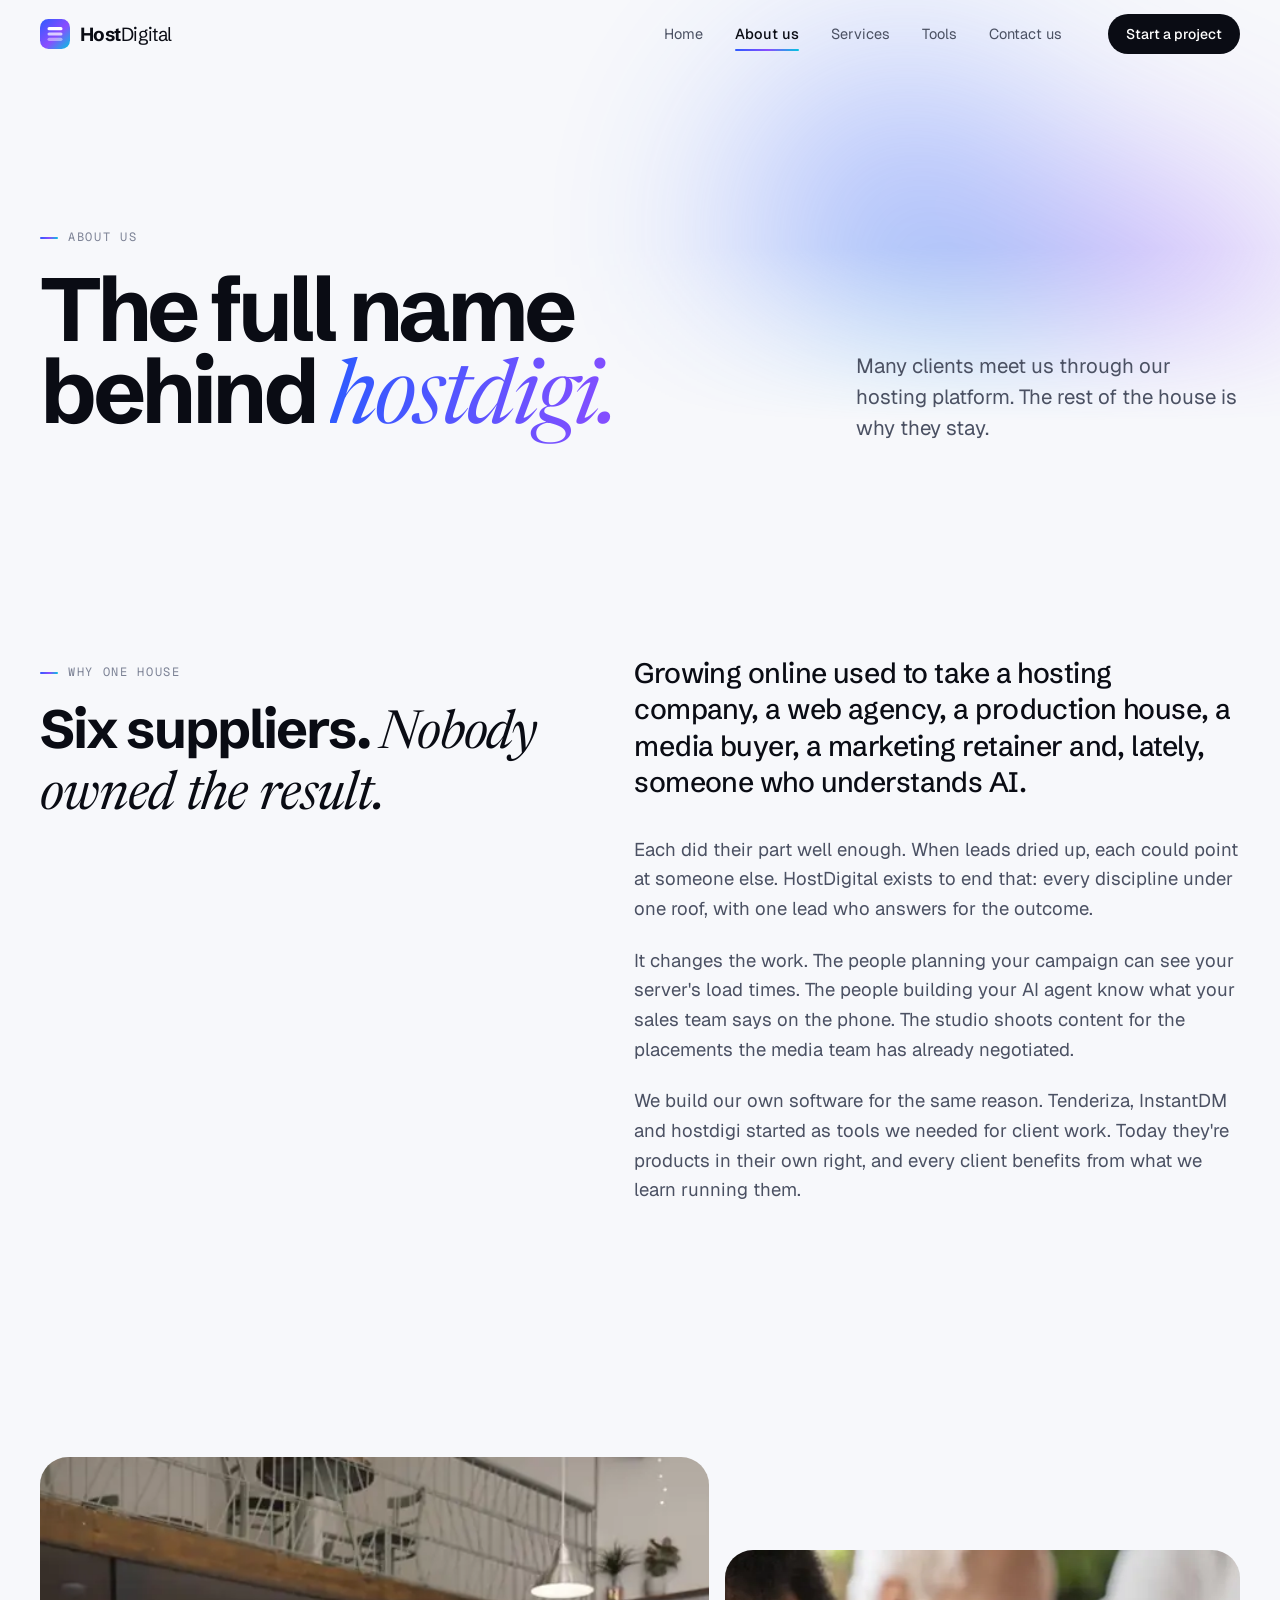
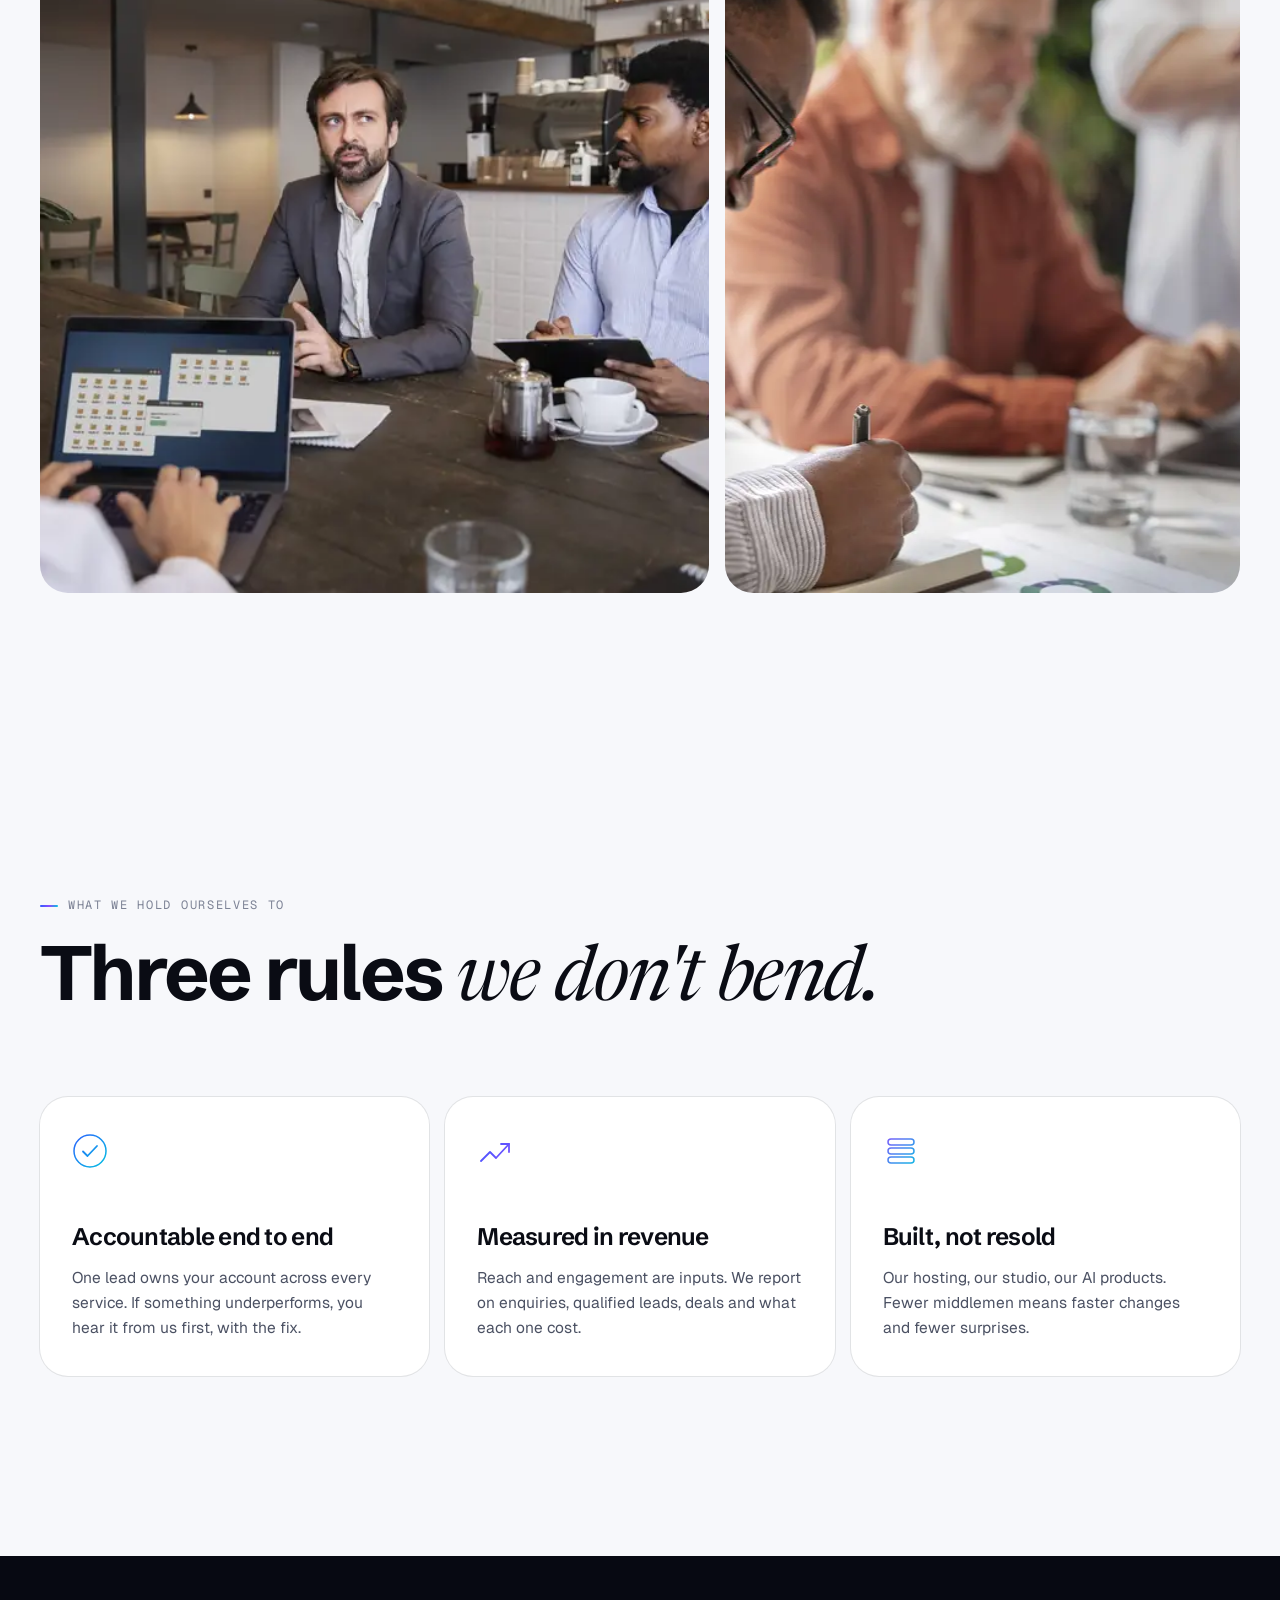
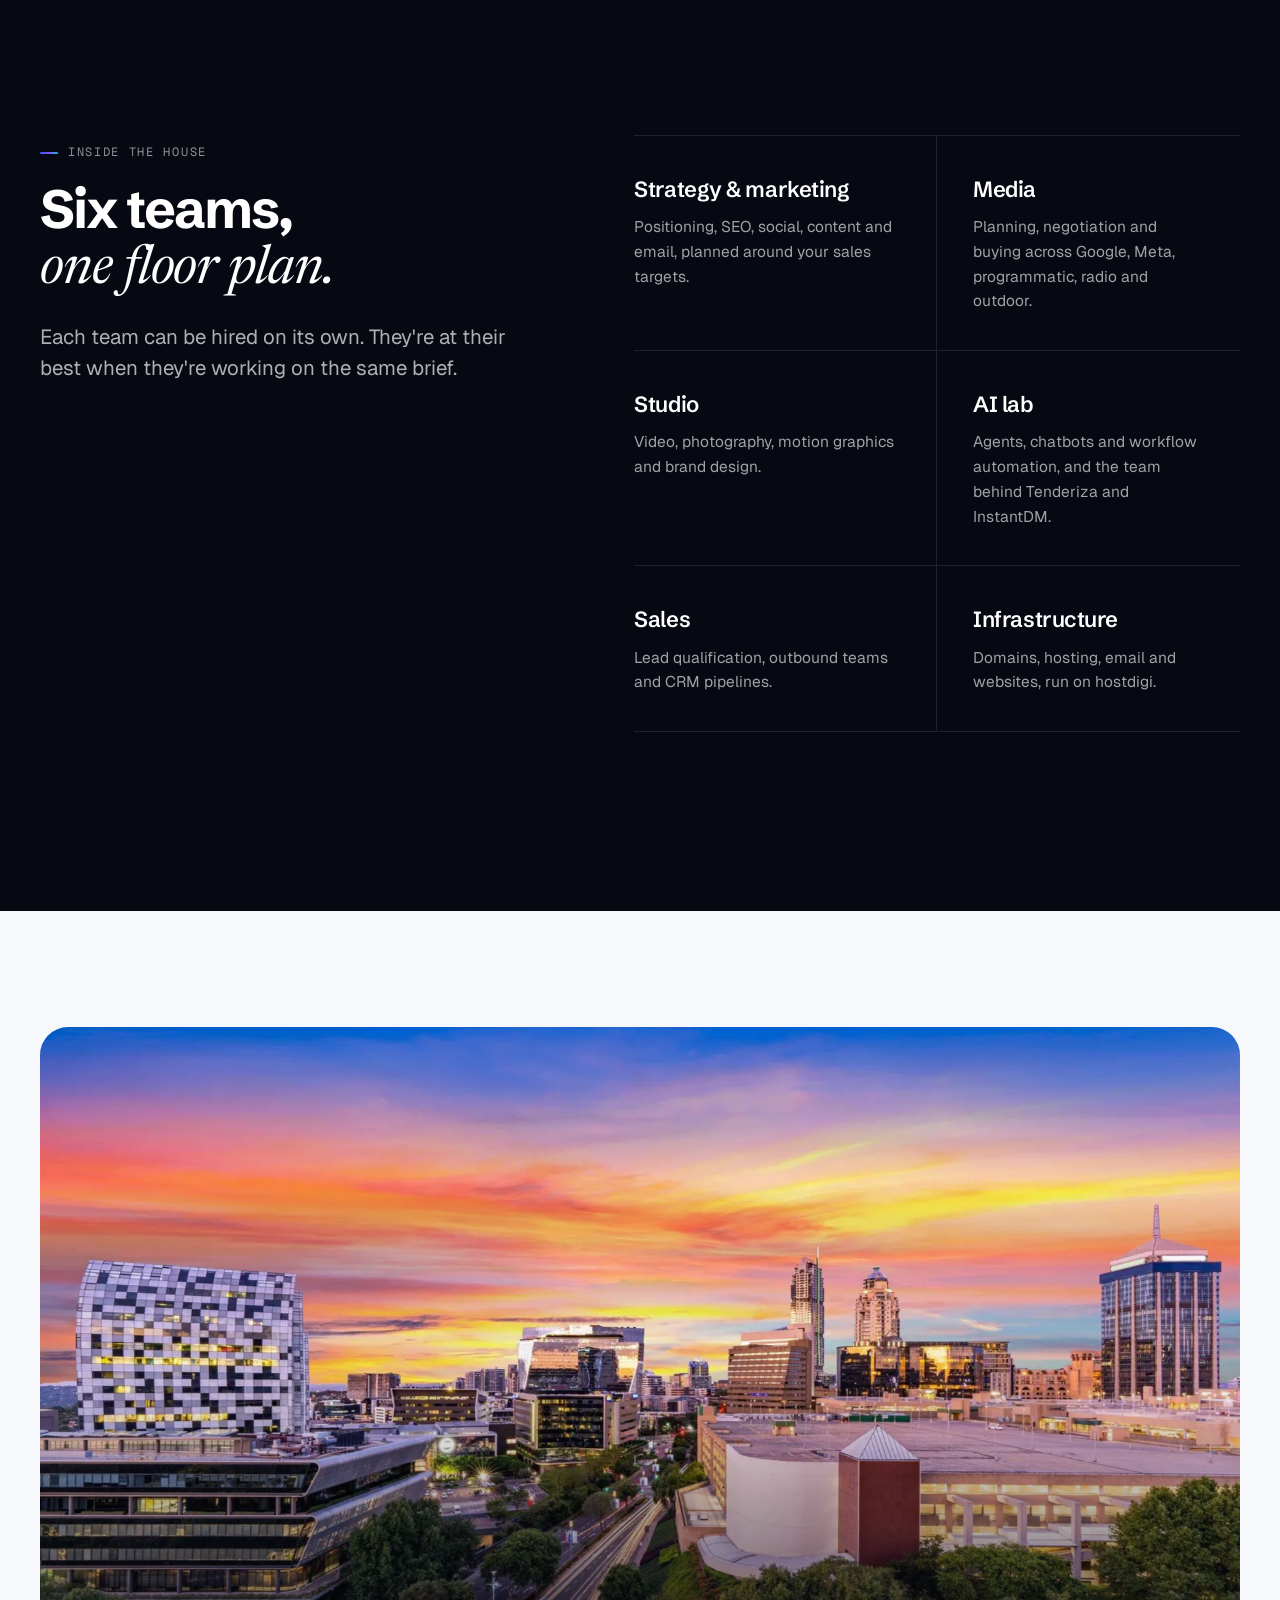
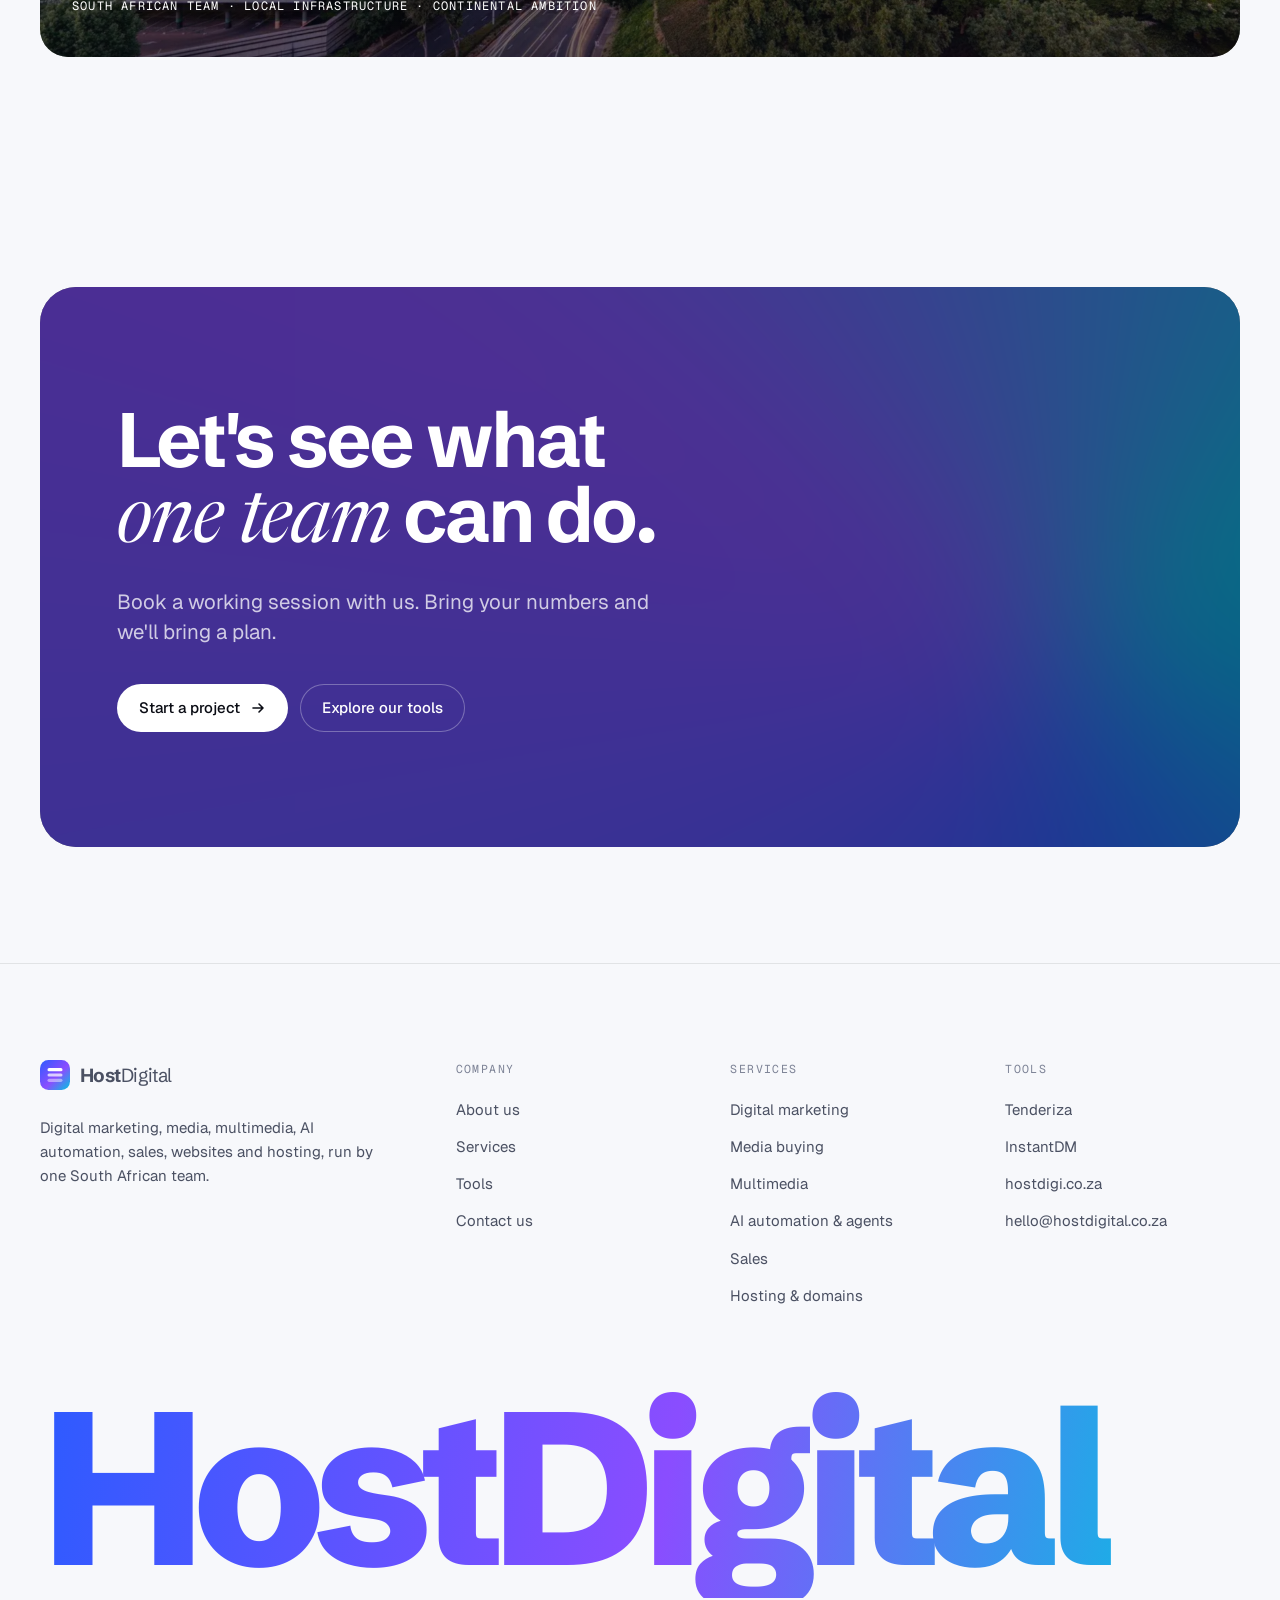
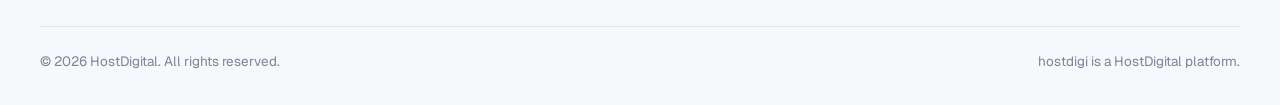
==== about.html @ f0d0f0bb "Add the HostDigital corporate website Five static pages (Home, About us, Services, Tools, Contact us" ====
<!doctype html>
<html lang="en-ZA" class="no-js">
<head>
<meta charset="utf-8">
<meta name="viewport" content="width=device-width, initial-scale=1">
<title>About us | HostDigital</title>
<meta name="description" content="HostDigital is a South African digital group combining marketing, media, multimedia, AI automation, sales, websites and hosting under one roof.">
<meta name="theme-color" content="#f7f8fb">
<meta property="og:title" content="About us | HostDigital">
<meta property="og:description" content="HostDigital is a South African digital group combining marketing, media, multimedia, AI automation, sales, websites and hosting under one roof.">
<meta property="og:type" content="website">
<link rel="icon" href="assets/img/favicon.svg" type="image/svg+xml">
<link rel="preconnect" href="https://fonts.googleapis.com">
<link rel="preconnect" href="https://fonts.gstatic.com" crossorigin>
<link rel="stylesheet" href="https://fonts.googleapis.com/css2?family=Geist:wght@300..700&family=Geist+Mono:wght@400;500&family=Newsreader:ital,opsz,wght@1,6..72,400&family=Schibsted+Grotesk:wght@400..900&display=swap">
<link rel="stylesheet" href="assets/css/site.css">
</head>
<body>
<a class="skip" href="#main">Skip to content</a>
<header class="hd">
  <div class="wrap hd__bar">
    <a class="brand" href="index.html" aria-label="HostDigital home"><svg viewBox="0 0 32 32" aria-hidden="true"><defs><linearGradient id="mk-h" x1="0" y1="0" x2="1" y2="1"><stop offset="0" stop-color="#2d5bff"/><stop offset=".55" stop-color="#8a4dff"/><stop offset="1" stop-color="#00c6e0"/></linearGradient></defs><rect width="32" height="32" rx="9" fill="url(#mk-h)"/><rect class="mark-plate mark-plate--top" x="8" y="8.6" width="16" height="3.4" rx="1.7" fill="#fff"/><rect x="8" y="14.3" width="16" height="3.4" rx="1.7" fill="#fff" fill-opacity=".72"/><rect class="mark-plate mark-plate--bot" x="8" y="20" width="16" height="3.4" rx="1.7" fill="#fff" fill-opacity=".45"/></svg><span class="brand__word">Host<span>Digital</span></span></a>
    <nav class="nav" aria-label="Main"><a href="index.html">Home</a><a href="about.html" aria-current="page">About us</a><a href="services.html">Services</a><a href="tools.html">Tools</a><a href="contact.html">Contact us</a></nav>
    <a class="btn hd__cta" href="contact.html">Start a project</a>
    <button class="hd__toggle" type="button" aria-expanded="false" aria-controls="sheet" aria-label="Open menu"><span></span><span></span></button>
  </div>
</header>
<div class="sheet" id="sheet"><a href="index.html">Home</a><a href="about.html" aria-current="page">About us</a><a href="services.html">Services</a><a href="tools.html">Tools</a><a href="contact.html">Contact us</a><a class="btn btn--grad" href="contact.html">Start a project <svg viewBox="0 0 16 16" fill="none" aria-hidden="true"><path d="M3 8h10m-4-4 4 4-4 4" stroke="currentColor" stroke-width="1.6" stroke-linecap="round" stroke-linejoin="round"/></svg></a></div>
<main id="main">
<section class="phero">
  <div class="aurora" aria-hidden="true"><i></i><i></i><i></i></div>
  <div class="wrap phero__grid">
    <div><p class="eyebrow fade-up">About us</p><h1 class="d-xl hero__title" style="max-width:11ch"><span class="line"><span>The full name</span></span><span class="line"><span>behind <span class="serif grad-text">hostdigi.</span></span></span></h1></div>
    <p class="lede fade-up">Many clients meet us through our hosting platform. The rest of the house is why they stay.</p>
  </div>
</section>

<section class="section--tight">
  <div class="wrap split">
    <div class="sticky"><p class="eyebrow rv">Why one house</p><h2 class="d-m rv">Six suppliers. <span class="serif">Nobody owned the result.</span></h2></div>
    <div class="prose rv">
      <p>Growing online used to take a hosting company, a web agency, a production house, a media buyer, a marketing retainer and, lately, someone who understands AI.</p>
      <p>Each did their part well enough. When leads dried up, each could point at someone else. HostDigital exists to end that: every discipline under one roof, with one lead who answers for the outcome.</p>
      <p>It changes the work. The people planning your campaign can see your server's load times. The people building your AI agent know what your sales team says on the phone. The studio shoots content for the placements the media team has already negotiated.</p>
      <p>We build our own software for the same reason. Tenderiza, InstantDM and hostdigi started as tools we needed for client work. Today they're products in their own right, and every client benefits from what we learn running them.</p>
    </div>
  </div>
</section>

<section class="section--tight">
  <div class="wrap photo-pair">
    <figure class="rv"><img src="assets/img/team-meeting-1800.webp" srcset="assets/img/team-meeting-900.webp 900w, assets/img/team-meeting-1800.webp 1800w" sizes="(max-width: 920px) 60vw, 55vw" alt="The HostDigital team in a planning session" loading="lazy" decoding="async"></figure>
    <figure class="rv" style="--d:.1s"><img src="assets/img/office-1800.webp" srcset="assets/img/office-900.webp 900w, assets/img/office-1800.webp 1800w" sizes="(max-width: 920px) 40vw, 40vw" alt="Colleagues working together at a shared desk" loading="lazy" decoding="async"></figure>
  </div>
</section>

<section class="section">
  <div class="wrap">
    <div class="head"><div><p class="eyebrow rv">What we hold ourselves to</p><h2 class="d-l rv">Three rules <span class="serif">we don't bend.</span></h2></div></div>
    <div class="principles">
      <div class="principle rv"><svg viewBox="0 0 36 36" fill="none" aria-hidden="true"><circle cx="18" cy="18" r="16" stroke="url(#ia)" stroke-width="1.5"/><path d="M11 18.5l4.5 4.5L25 13" stroke="url(#ia)" stroke-width="1.8" stroke-linecap="round" stroke-linejoin="round"/><defs><linearGradient id="ia" x1="0" y1="0" x2="36" y2="36" gradientUnits="userSpaceOnUse"><stop stop-color="#2d5bff"/><stop offset="1" stop-color="#00c6e0"/></linearGradient></defs></svg><h3>Accountable end to end</h3><p>One lead owns your account across every service. If something underperforms, you hear it from us first, with the fix.</p></div>
      <div class="principle rv" style="--d:.08s"><svg viewBox="0 0 36 36" fill="none" aria-hidden="true"><path d="M4 28l9-9 6 6 13-14" stroke="url(#ib)" stroke-width="1.8" stroke-linecap="round" stroke-linejoin="round"/><path d="M24 11h8v8" stroke="url(#ib)" stroke-width="1.8" stroke-linecap="round" stroke-linejoin="round"/><defs><linearGradient id="ib" x1="0" y1="0" x2="36" y2="36" gradientUnits="userSpaceOnUse"><stop stop-color="#2d5bff"/><stop offset="1" stop-color="#8a4dff"/></linearGradient></defs></svg><h3>Measured in revenue</h3><p>Reach and engagement are inputs. We report on enquiries, qualified leads, deals and what each one cost.</p></div>
      <div class="principle rv" style="--d:.16s"><svg viewBox="0 0 36 36" fill="none" aria-hidden="true"><rect x="5" y="6" width="26" height="6" rx="3" stroke="url(#ic)" stroke-width="1.5"/><rect x="5" y="15" width="26" height="6" rx="3" stroke="url(#ic)" stroke-width="1.5"/><rect x="5" y="24" width="26" height="6" rx="3" stroke="url(#ic)" stroke-width="1.5"/><defs><linearGradient id="ic" x1="0" y1="0" x2="36" y2="36" gradientUnits="userSpaceOnUse"><stop stop-color="#8a4dff"/><stop offset="1" stop-color="#00c6e0"/></linearGradient></defs></svg><h3>Built, not resold</h3><p>Our hosting, our studio, our AI products. Fewer middlemen means faster changes and fewer surprises.</p></div>
    </div>
  </div>
</section>

<section class="section on-dark">
  <div class="wrap split">
    <div class="sticky"><p class="eyebrow rv">Inside the house</p><h2 class="d-m rv">Six teams, <span class="serif">one floor plan.</span></h2><p class="lede rv">Each team can be hired on its own. They're at their best when they're working on the same brief.</p></div>
    <div class="house rv">
      <div><h3>Strategy &amp; marketing</h3><p>Positioning, SEO, social, content and email, planned around your sales targets.</p></div>
      <div><h3>Media</h3><p>Planning, negotiation and buying across Google, Meta, programmatic, radio and outdoor.</p></div>
      <div><h3>Studio</h3><p>Video, photography, motion graphics and brand design.</p></div>
      <div><h3>AI lab</h3><p>Agents, chatbots and workflow automation, and the team behind Tenderiza and InstantDM.</p></div>
      <div><h3>Sales</h3><p>Lead qualification, outbound teams and CRM pipelines.</p></div>
      <div><h3>Infrastructure</h3><p>Domains, hosting, email and websites, run on hostdigi.</p></div>
    </div>
  </div>
</section>

<section class="section--tight">
  <div class="wrap"><div class="break rv"><img src="assets/img/sandton-dusk-1800.webp" srcset="assets/img/sandton-dusk-900.webp 900w, assets/img/sandton-dusk-1800.webp 1800w" sizes="100vw" alt="Sandton skyline at dusk" loading="lazy" decoding="async" data-parallax="80"><p class="break__cap">South African team &middot; local infrastructure &middot; continental ambition</p></div></div>
</section>

<section class="section--tight">
  <div class="wrap">
    <div class="cta on-dark rv">
      <h2 class="d-l" style="max-width:14ch">Let's see what <span class="serif">one team</span> can do.</h2>
      <p class="lede">Book a working session with us. Bring your numbers and we'll bring a plan.</p>
      <div class="btn-row"><a class="btn" href="contact.html">Start a project <svg viewBox="0 0 16 16" fill="none" aria-hidden="true"><path d="M3 8h10m-4-4 4 4-4 4" stroke="currentColor" stroke-width="1.6" stroke-linecap="round" stroke-linejoin="round"/></svg></a><a class="btn btn--ghost" href="tools.html">Explore our tools</a></div>
    </div>
  </div>
</section>

</main>
<footer class="ft">
  <div class="wrap">
    <div class="ft__grid">
      <div>
        <a class="brand" href="index.html" aria-label="HostDigital home"><svg viewBox="0 0 32 32" aria-hidden="true"><defs><linearGradient id="mk-f" x1="0" y1="0" x2="1" y2="1"><stop offset="0" stop-color="#2d5bff"/><stop offset=".55" stop-color="#8a4dff"/><stop offset="1" stop-color="#00c6e0"/></linearGradient></defs><rect width="32" height="32" rx="9" fill="url(#mk-f)"/><rect class="mark-plate mark-plate--top" x="8" y="8.6" width="16" height="3.4" rx="1.7" fill="#fff"/><rect x="8" y="14.3" width="16" height="3.4" rx="1.7" fill="#fff" fill-opacity=".72"/><rect class="mark-plate mark-plate--bot" x="8" y="20" width="16" height="3.4" rx="1.7" fill="#fff" fill-opacity=".45"/></svg><span class="brand__word">Host<span>Digital</span></span></a>
        <p class="ft__about">Digital marketing, media, multimedia, AI automation, sales, websites and hosting, run by one South African team.</p>
      </div>
      <div>
        <h4>Company</h4>
        <ul><li><a href="about.html">About us</a></li><li><a href="services.html">Services</a></li><li><a href="tools.html">Tools</a></li><li><a href="contact.html">Contact us</a></li></ul>
      </div>
      <div>
        <h4>Services</h4>
        <ul><li><a href="services.html#digital-marketing">Digital marketing</a></li><li><a href="services.html#media-buying">Media buying</a></li><li><a href="services.html#multimedia">Multimedia</a></li><li><a href="services.html#ai-automation">AI automation &amp; agents</a></li><li><a href="services.html#sales">Sales</a></li><li><a href="services.html#hosting-domains">Hosting &amp; domains</a></li></ul>
      </div>
      <div>
        <h4>Tools</h4>
        <ul><li><a href="tools.html#tenderiza">Tenderiza</a></li><li><a href="tools.html#instantdm">InstantDM</a></li><li><a href="https://hostdigi.co.za" rel="noopener">hostdigi.co.za</a></li><li><a href="mailto:hello@hostdigital.co.za">hello@hostdigital.co.za</a></li></ul>
      </div>
    </div>
    <p class="ft__word" aria-hidden="true">HostDigital</p>
    <div class="ft__legal"><span>&copy; <span data-year>2026</span> HostDigital. All rights reserved.</span><span>hostdigi is a HostDigital platform.</span></div>
  </div>
</footer>
<script src="assets/js/site.js" defer></script>
</body>
</html>
---- assets/css/site.css ----
/* HostDigital — site styles
   Tokens first. Brand gradient lives in --g-a / --g-b / --g-c: swap those three
   values for the final hostdigi brand colours and the whole site follows. */

:root {
  --paper: #f7f8fb;
  --paper-2: #eef0f6;
  --ink: #0a0c14;
  --graphite: #4b5163;
  --muted: #7d8396;
  --line: rgba(10, 12, 20, 0.09);
  --night: #070912;
  --night-2: #10131f;
  --night-line: rgba(255, 255, 255, 0.1);

  --g-a: #2d5bff; /* cobalt */
  --g-b: #8a4dff; /* iris */
  --g-c: #00c6e0; /* lagoon */
  --grad: linear-gradient(100deg, var(--g-a) 0%, var(--g-b) 52%, var(--g-c) 100%);
  --grad-soft: linear-gradient(120deg, rgba(45, 91, 255, 0.14), rgba(138, 77, 255, 0.12) 50%, rgba(0, 198, 224, 0.14));

  --f-display: "Schibsted Grotesk", "Helvetica Neue", Arial, sans-serif;
  --f-serif: "Newsreader", Georgia, serif;
  --f-body: "Geist", "Helvetica Neue", Arial, sans-serif;
  --f-mono: "Geist Mono", ui-monospace, Menlo, monospace;

  --r-l: 28px;
  --r-m: 18px;
  --r-s: 12px;
  --ease: cubic-bezier(0.2, 0.7, 0.1, 1);
  --gutter: clamp(16px, 4vw, 40px);
  --max: 1240px;
}

*, *::before, *::after { box-sizing: border-box; }
html { -webkit-text-size-adjust: 100%; scroll-padding-top: 88px; }
body {
  margin: 0;
  background: var(--paper);
  color: var(--ink);
  font-family: var(--f-body);
  font-size: 17px;
  line-height: 1.6;
  -webkit-font-smoothing: antialiased;
  text-rendering: optimizeLegibility;
  overflow-x: clip;
}
img { display: block; max-width: 100%; height: auto; }
a { color: inherit; }
button, input, select, textarea { font: inherit; color: inherit; }
::selection { background: var(--g-b); color: #fff; }
:focus-visible { outline: 2px solid var(--g-a); outline-offset: 3px; border-radius: 6px; }

.skip { position: absolute; left: -999px; top: 8px; z-index: 100; background: var(--ink); color: #fff; padding: 10px 16px; border-radius: 999px; }
.skip:focus { left: 16px; }

.wrap { width: 100%; max-width: calc(var(--max) + var(--gutter) * 2); margin: 0 auto; padding: 0 var(--gutter); }

/* ---------- Type ---------- */
.eyebrow {
  font-family: var(--f-mono);
  font-size: 12px;
  letter-spacing: 0.14em;
  text-transform: uppercase;
  color: var(--muted);
  display: inline-flex; align-items: center; gap: 10px;
  margin: 0 0 20px;
}
.eyebrow::before { content: ""; width: 18px; height: 2px; border-radius: 2px; background: var(--grad); }
.on-dark .eyebrow { color: rgba(255, 255, 255, 0.55); }

.d-xl, .d-l, .d-m, .d-s {
  font-family: var(--f-display);
  font-weight: 700;
  letter-spacing: -0.035em;
  line-height: 0.98;
  margin: 0;
  text-wrap: balance;
}
.d-xl { font-size: clamp(3rem, 9.4vw, 8.75rem); letter-spacing: -0.05em; line-height: 0.92; }
.d-l { font-size: clamp(2.5rem, 6vw, 5.25rem); }
.d-m { font-size: clamp(2rem, 4.2vw, 3.5rem); line-height: 1.02; }
.d-s { font-size: clamp(1.5rem, 2.4vw, 2rem); letter-spacing: -0.025em; line-height: 1.1; }
.serif { font-family: var(--f-serif); font-style: italic; font-weight: 400; letter-spacing: -0.02em; }
.grad-text {
  background: var(--grad);
  background-size: 200% 100%;
  -webkit-background-clip: text; background-clip: text;
  color: transparent;
  animation: grad-shift 9s ease-in-out infinite alternate;
}
@keyframes grad-shift { to { background-position: 100% 0; } }

.lede { font-size: clamp(1.1rem, 1.6vw, 1.35rem); line-height: 1.5; color: var(--graphite); max-width: 38ch; margin: 24px 0 0; }
.on-dark .lede { color: rgba(255, 255, 255, 0.68); }
.muted { color: var(--graphite); }

/* ---------- Buttons ---------- */
.btn {
  --bg: var(--ink); --fg: #fff;
  display: inline-flex; align-items: center; gap: 10px;
  height: 48px; padding: 0 22px;
  border-radius: 999px; border: 0;
  background: var(--bg); color: var(--fg);
  font-weight: 500; font-size: 15px; text-decoration: none; cursor: pointer;
  transition: transform 0.35s var(--ease), box-shadow 0.35s var(--ease), background 0.3s;
  white-space: nowrap;
}
.btn:hover { transform: translateY(-2px); box-shadow: 0 12px 30px -12px rgba(45, 91, 255, 0.55); }
.btn svg { width: 16px; height: 16px; transition: transform 0.35s var(--ease); }
.btn:hover svg { transform: translateX(3px); }
.btn--grad { --fg: #fff; background: var(--grad); background-size: 160% 100%; background-position: 0 0; transition: background-position 0.6s var(--ease), transform 0.35s var(--ease), box-shadow 0.35s var(--ease); }
.btn--grad:hover { background-position: 100% 0; }
.btn--ghost { --bg: transparent; --fg: var(--ink); box-shadow: inset 0 0 0 1px var(--line); }
.btn--ghost:hover { box-shadow: inset 0 0 0 1px var(--ink); }
.on-dark .btn--ghost { --fg: #fff; box-shadow: inset 0 0 0 1px var(--night-line); }
.on-dark .btn--ghost:hover { box-shadow: inset 0 0 0 1px #fff; }
.on-dark .btn:not(.btn--ghost):not(.btn--grad) { --bg: #fff; --fg: var(--ink); }
.btn-row { display: flex; flex-wrap: wrap; gap: 12px; margin-top: 36px; }

.link-arrow {
  display: inline-flex; align-items: center; gap: 8px;
  font-weight: 500; text-decoration: none; color: var(--g-a);
}
.link-arrow svg { width: 14px; height: 14px; transition: transform 0.35s var(--ease); }
.link-arrow:hover svg { transform: translateX(4px); }
.on-dark .link-arrow { color: #8fb0ff; }

/* ---------- Header ---------- */
.hd {
  position: fixed; inset: 0 0 auto; z-index: 50;
  transition: background 0.4s, box-shadow 0.4s, backdrop-filter 0.4s;
}
.hd.is-scrolled, .hd.is-open {
  background: rgba(247, 248, 251, 0.78);
  backdrop-filter: saturate(180%) blur(20px);
  -webkit-backdrop-filter: saturate(180%) blur(20px);
  box-shadow: 0 1px 0 var(--line);
}
.hd__bar { height: 68px; display: flex; align-items: center; gap: 32px; }
.brand { display: inline-flex; align-items: center; gap: 10px; text-decoration: none; color: var(--ink); }
.brand svg { width: 30px; height: 30px; flex: none; }
.brand__word { font-family: var(--f-display); font-weight: 700; font-size: 19px; letter-spacing: -0.03em; }
.brand__word span { font-weight: 400; }
.nav { display: flex; gap: 4px; margin-left: auto; }
.nav a {
  position: relative; padding: 8px 14px; border-radius: 999px;
  font-size: 14.5px; text-decoration: none; color: var(--graphite);
  transition: color 0.25s, background 0.25s;
}
.nav a:hover { color: var(--ink); background: rgba(10, 12, 20, 0.05); }
.nav a[aria-current="page"] { color: var(--ink); font-weight: 500; }
.nav a[aria-current="page"]::after { content: ""; position: absolute; left: 14px; right: 14px; bottom: 3px; height: 2px; border-radius: 2px; background: var(--grad); }
.hd__cta { height: 40px; padding: 0 18px; font-size: 14px; }
.hd__toggle { display: none; margin-left: auto; width: 44px; height: 44px; border: 0; background: none; cursor: pointer; border-radius: 12px; }
.hd__toggle span { display: block; width: 20px; height: 1.6px; background: var(--ink); margin: 5px auto; transition: transform 0.35s var(--ease); }
.hd.is-open .hd__toggle span:first-child { transform: translateY(3.3px) rotate(45deg); }
.hd.is-open .hd__toggle span:last-child { transform: translateY(-3.3px) rotate(-45deg); }

/* Dark-header pages (hero is dark until scrolled) */
.hd--light:not(.is-scrolled):not(.is-open) .brand,
.hd--light:not(.is-scrolled):not(.is-open) .nav a { color: rgba(255, 255, 255, 0.82); }
.hd--light:not(.is-scrolled):not(.is-open) .nav a:hover,
.hd--light:not(.is-scrolled):not(.is-open) .nav a[aria-current="page"] { color: #fff; background: rgba(255, 255, 255, 0.08); }
.hd--light:not(.is-scrolled):not(.is-open) .hd__toggle span { background: #fff; }
.hd--light:not(.is-scrolled):not(.is-open) .hd__cta { --bg: #fff; --fg: var(--ink); }

.hd.is-dark:not(.is-open) { background: rgba(10, 12, 20, 0.62); box-shadow: 0 1px 0 rgba(255, 255, 255, 0.08); }
.hd.is-dark:not(.is-open) .brand, .hd.is-dark:not(.is-open) .nav a { color: rgba(255, 255, 255, 0.8); }
.hd.is-dark:not(.is-open) .nav a:hover, .hd.is-dark:not(.is-open) .nav a[aria-current="page"] { color: #fff; background: rgba(255, 255, 255, 0.08); }
.hd.is-dark:not(.is-open) .hd__toggle span { background: #fff; }
.hd.is-dark:not(.is-open) .hd__cta { --bg: #fff; --fg: var(--ink); }

.sheet { display: none; }

@media (max-width: 920px) {
  .nav, .hd__cta { display: none; }
  .hd__toggle { display: block; }
  .sheet {
    display: block; position: fixed; inset: 68px 0 auto; z-index: 49;
    background: rgba(247, 248, 251, 0.96);
    backdrop-filter: blur(20px); -webkit-backdrop-filter: blur(20px);
    padding: 8px var(--gutter) 28px;
    clip-path: inset(0 0 100% 0); visibility: hidden;
    transition: clip-path 0.5s var(--ease), visibility 0s 0.5s;
    box-shadow: 0 20px 40px -20px rgba(10, 12, 20, 0.2);
  }
  .sheet.is-open { clip-path: inset(0 0 0 0); visibility: visible; transition: clip-path 0.5s var(--ease); }
  .sheet a:not(.btn) {
    display: block; padding: 14px 0; border-bottom: 1px solid var(--line);
    font-family: var(--f-display); font-size: 28px; font-weight: 600; letter-spacing: -0.03em; text-decoration: none;
  }
  .sheet a[aria-current="page"] { color: var(--g-a); }
  .sheet .btn { margin-top: 24px; width: 100%; justify-content: center; }
}

/* ---------- Brand mark ---------- */
.mark-plate { transition: transform 0.6s var(--ease); }
.brand:hover .mark-plate--top { transform: translateY(-1.5px); }
.brand:hover .mark-plate--bot { transform: translateY(1.5px); }

/* ---------- Sections ---------- */
.section { padding: clamp(96px, 14vw, 180px) 0; }
.section--tight { padding: clamp(64px, 9vw, 120px) 0; }
.on-dark { background: var(--night); color: #fff; }
.head { display: grid; grid-template-columns: 1fr auto; align-items: end; gap: 32px; margin-bottom: clamp(48px, 6vw, 80px); }
.head .lede { margin-top: 0; }
@media (max-width: 820px) { .head { grid-template-columns: 1fr; } }

/* ---------- Home hero ---------- */
.hero {
  position: relative; min-height: 100svh;
  display: flex; flex-direction: column; justify-content: center;
  padding: 140px 0 80px; overflow: hidden; isolation: isolate;
}
.aurora { position: absolute; inset: -20% -10% auto; height: 120%; z-index: -1; pointer-events: none; filter: blur(70px); opacity: 0.55; -webkit-mask-image: linear-gradient(180deg, #000 55%, transparent 82%); mask-image: linear-gradient(180deg, #000 55%, transparent 82%); }
.aurora i { position: absolute; border-radius: 50%; mix-blend-mode: multiply; }
.aurora i:nth-child(1) { width: 46vw; height: 46vw; left: 48%; top: 6%; background: radial-gradient(circle, var(--g-a), transparent 65%); animation: drift-a 22s ease-in-out infinite alternate; }
.aurora i:nth-child(2) { width: 40vw; height: 40vw; left: 66%; top: 26%; background: radial-gradient(circle, var(--g-b), transparent 65%); animation: drift-b 26s ease-in-out infinite alternate; }
.aurora i:nth-child(3) { width: 36vw; height: 36vw; left: 56%; top: 44%; background: radial-gradient(circle, var(--g-c), transparent 65%); animation: drift-c 19s ease-in-out infinite alternate; }
@keyframes drift-a { to { transform: translate(-12vw, 8vh) scale(1.15); } }
@keyframes drift-b { to { transform: translate(-8vw, -10vh) scale(0.9); } }
@keyframes drift-c { to { transform: translate(-18vw, -4vh) scale(1.2); } }

.hero__title { max-width: 13ch; }
.hero__title .line { display: block; overflow: hidden; padding-bottom: 0.06em; margin-bottom: -0.06em; }
.hero__title .line > span { display: inline-block; transform: translateY(105%); transition: transform 1.2s var(--ease); }
.is-loaded .hero__title .line > span { transform: none; }
.is-loaded .hero__title .line:nth-child(2) > span { transition-delay: 0.08s; }
.is-loaded .hero__title .line:nth-child(3) > span { transition-delay: 0.16s; }
.hero__foot {
  display: grid; grid-template-columns: minmax(0, 1fr) auto; gap: 40px; align-items: end;
  margin-top: clamp(40px, 6vw, 72px);
}
.hero__foot .lede { margin: 0; }
.hero__foot .btn-row { margin-top: 0; }
.fade-up { opacity: 0; transform: translateY(16px); transition: opacity 1s var(--ease) 0.45s, transform 1s var(--ease) 0.45s; }
.is-loaded .fade-up { opacity: 1; transform: none; }
.hero__ticker {
  margin-top: 56px; display: flex; flex-wrap: wrap; gap: 8px 22px;
  font-family: var(--f-mono); font-size: 12.5px; letter-spacing: 0.06em; text-transform: uppercase; color: var(--muted);
}
.hero__ticker span { display: inline-flex; align-items: center; gap: 22px; }
.hero__ticker span + span::before { content: ""; width: 4px; height: 4px; border-radius: 50%; background: var(--g-b); }
@media (max-width: 820px) { .hero__foot { grid-template-columns: 1fr; } }

/* ---------- Window: image that opens to full bleed on scroll ---------- */
.window { position: relative; height: 180vh; }
.window__pin { position: sticky; top: 0; height: 100vh; display: grid; place-items: center; overflow: hidden; }
.window__frame {
  --p: 0;
  position: relative; width: 100%; height: 100%;
  clip-path: inset(calc((1 - var(--p)) * 14%) calc((1 - var(--p)) * 12%) round calc((1 - var(--p)) * 32px));
  will-change: clip-path;
}
.window__frame img { width: 100%; height: 100%; object-fit: cover; transform: scale(calc(1.18 - var(--p) * 0.18)); }
.window__frame::after { content: ""; position: absolute; inset: 0; background: linear-gradient(180deg, rgba(7, 9, 18, 0) 40%, rgba(7, 9, 18, 0.72)); opacity: calc(0.3 + var(--p) * 0.7); }
.window__cap {
  position: absolute; left: 0; right: 0; bottom: clamp(32px, 8vh, 80px); z-index: 2; color: #fff;
  opacity: calc(var(--p) * 1.6 - 0.6); transform: translateY(calc((1 - var(--p)) * 30px));
}
.window__cap p { max-width: 30ch; font-size: clamp(1.4rem, 2.6vw, 2.2rem); font-family: var(--f-display); font-weight: 500; letter-spacing: -0.025em; line-height: 1.15; margin: 0; }

/* ---------- Manifesto: words fill as you scroll ---------- */
.manifesto { position: relative; height: 230vh; }
.manifesto__pin { position: sticky; top: 0; min-height: 100vh; display: flex; align-items: center; }
.manifesto__text {
  font-family: var(--f-display); font-weight: 600;
  font-size: clamp(1.9rem, 4.6vw, 4.1rem); line-height: 1.08; letter-spacing: -0.035em;
  margin: 0; max-width: 22ch;
}
.manifesto__text .w { color: rgba(10, 12, 20, 0.12); transition: color 0.25s linear; }
.manifesto__text .w.is-on { color: var(--ink); }
.manifesto__text .w.k.is-on { background: var(--grad); -webkit-background-clip: text; background-clip: text; color: transparent; }

/* ---------- The Stack (signature) ---------- */
.stack { position: relative; height: 560vh; background: var(--night); color: #fff; }
.stack__pin { position: sticky; top: 0; height: 100vh; overflow: hidden; display: grid; grid-template-columns: minmax(0, 5fr) minmax(0, 6fr); align-items: center; gap: 40px; }
.stack__copy { position: relative; z-index: 2; }
.stack__copy h2 { max-width: 12ch; }
.stack__list { list-style: none; padding: 0; margin: 44px 0 0; border-top: 1px solid var(--night-line); }
.stack__list li {
  display: grid; grid-template-columns: 30px 1fr; gap: 0 14px; padding: 14px 0;
  border-bottom: 1px solid var(--night-line);
  color: rgba(255, 255, 255, 0.38); transition: color 0.5s var(--ease);
}
.stack__list li b { font-family: var(--f-mono); font-weight: 400; font-size: 12px; padding-top: 5px; letter-spacing: 0.06em; }
.stack__list li strong { font-family: var(--f-display); font-weight: 600; font-size: 21px; letter-spacing: -0.02em; }
.stack__list li p { grid-column: 2; margin: 0; max-height: 0; overflow: hidden; opacity: 0; font-size: 15px; line-height: 1.55; color: rgba(255, 255, 255, 0.66); transition: max-height 0.6s var(--ease), opacity 0.5s var(--ease), margin 0.6s var(--ease); }
.stack__list li.is-on { color: #fff; }
.stack__list li.is-on b { background: var(--grad); -webkit-background-clip: text; background-clip: text; color: transparent; }
.stack__list li.is-on p { max-height: 120px; opacity: 1; margin-top: 6px; }

.stack__scene { position: relative; height: min(78vh, 720px); perspective: 2200px; display: grid; place-items: center; }
.stack__glow { position: absolute; width: 70%; aspect-ratio: 1; border-radius: 50%; background: radial-gradient(circle, rgba(138, 77, 255, 0.35), transparent 62%); filter: blur(40px); }
.stack__tower { --spread: 0; position: relative; width: min(30vw, 400px); aspect-ratio: 1; transform-style: preserve-3d; transform: translateY(14%) rotateX(58deg) rotateZ(-42deg); }
.plate {
  --i: 0;
  position: absolute; inset: 0; border-radius: 26px;
  transform: translateZ(calc(var(--i) * (14px + var(--spread) * 48px)));
  background: linear-gradient(140deg, rgba(255, 255, 255, 0.1), rgba(255, 255, 255, 0.02));
  border: 1px solid rgba(255, 255, 255, 0.14);
  box-shadow: 0 30px 60px -20px rgba(0, 0, 0, 0.8);
  transition: border-color 0.6s var(--ease), background 0.6s var(--ease), box-shadow 0.6s var(--ease);
  backdrop-filter: blur(6px);
}
.plate span {
  position: absolute; left: 22px; bottom: 18px;
  font-family: var(--f-mono); font-size: 11px; letter-spacing: 0.1em; text-transform: uppercase; color: rgba(255, 255, 255, 0.45);
  transition: color 0.6s;
}
.plate::before {
  /* the lit edge */
  content: ""; position: absolute; inset: -1px; border-radius: inherit; padding: 1.5px;
  background: var(--grad);
  -webkit-mask: linear-gradient(#000 0 0) content-box, linear-gradient(#000 0 0);
  -webkit-mask-composite: xor; mask-composite: exclude;
  opacity: 0; transition: opacity 0.6s var(--ease);
}
.plate.is-on { background: linear-gradient(140deg, rgba(45, 91, 255, 0.42), rgba(138, 77, 255, 0.28) 55%, rgba(0, 198, 224, 0.3)); box-shadow: 0 0 80px -10px rgba(110, 90, 255, 0.7), 0 30px 60px -20px rgba(0, 0, 0, 0.8); }
.plate.is-on::before { opacity: 1; }
.plate.is-on span { color: #fff; }
.plate.is-below { background: linear-gradient(140deg, rgba(120, 140, 255, 0.16), rgba(255, 255, 255, 0.03)); }
.stack__progress { position: absolute; left: var(--gutter); right: var(--gutter); bottom: 32px; height: 2px; background: var(--night-line); border-radius: 2px; overflow: hidden; }
.stack__progress i { display: block; height: 100%; width: 100%; background: var(--grad); transform-origin: left; transform: scaleX(var(--sp, 0)); }

@media (max-width: 920px) {
  .stack { height: auto; }
  .stack__pin { position: relative; height: auto; grid-template-columns: 1fr; padding: 110px var(--gutter) 90px; }
  .stack__scene { height: 400px; order: -1; }
  .stack__tower { width: 200px; --spread: 0.45 !important; transform: translateY(30%) rotateX(58deg) rotateZ(-42deg); }
  .stack__list li { color: #fff; }
  .stack__list li p { max-height: none; opacity: 1; margin-top: 6px; }
  .stack__progress { display: none; }
}

/* ---------- Bento (services preview) ---------- */
.bento { display: grid; grid-template-columns: repeat(12, 1fr); grid-auto-rows: minmax(300px, auto); gap: 16px; }
.tile {
  position: relative; overflow: hidden; isolation: isolate;
  border-radius: var(--r-l); background: #fff;
  padding: 32px; display: flex; flex-direction: column; justify-content: flex-end;
  text-decoration: none; color: inherit;
  box-shadow: 0 1px 0 var(--line), 0 0 0 1px var(--line);
  transition: transform 0.6s var(--ease), box-shadow 0.6s var(--ease);
}
.tile:hover { transform: translateY(-4px); box-shadow: 0 30px 60px -30px rgba(10, 12, 20, 0.35), 0 0 0 1px var(--line); }
.tile h3 { font-family: var(--f-display); font-size: clamp(1.5rem, 2.2vw, 2rem); font-weight: 650; letter-spacing: -0.03em; line-height: 1.05; margin: 0 0 10px; }
.tile p { margin: 0; color: var(--graphite); font-size: 15.5px; max-width: 40ch; }
.tile__tag { position: absolute; top: 28px; left: 32px; font-family: var(--f-mono); font-size: 11.5px; letter-spacing: 0.12em; text-transform: uppercase; color: var(--muted); }
.tile--img { color: #fff; min-height: 460px; }
.tile--img img { position: absolute; inset: 0; width: 100%; height: 100%; object-fit: cover; z-index: -2; transition: transform 1.4s var(--ease); }
.tile--img::after { content: ""; position: absolute; inset: 0; z-index: -1; background: linear-gradient(180deg, rgba(7, 9, 18, 0) 30%, rgba(7, 9, 18, 0.82)); }
.tile--img:hover img { transform: scale(1.05); }
.tile--img p, .tile--img .tile__tag { color: rgba(255, 255, 255, 0.78); }
.tile--grad { background: var(--grad-soft), #fff; }
.tile--ink { background: var(--ink); color: #fff; }
.tile--ink p { color: rgba(255, 255, 255, 0.65); }
.tile__arrow { position: absolute; top: 22px; right: 22px; width: 40px; height: 40px; border-radius: 50%; display: grid; place-items: center; background: rgba(255, 255, 255, 0.16); backdrop-filter: blur(10px); transition: transform 0.5s var(--ease), background 0.4s; }
.tile:not(.tile--img):not(.tile--ink) .tile__arrow { background: var(--paper-2); }
.tile__arrow svg { width: 15px; height: 15px; }
.tile:hover .tile__arrow { transform: rotate(-45deg); background: var(--ink); color: #fff; }
.tile--img:hover .tile__arrow, .tile--ink:hover .tile__arrow { background: #fff; color: var(--ink); }
.span-7 { grid-column: span 7; } .span-5 { grid-column: span 5; } .span-4 { grid-column: span 4; } .span-8 { grid-column: span 8; } .span-6 { grid-column: span 6; } .span-12 { grid-column: span 12; }
@media (max-width: 920px) {
  .bento { grid-template-columns: 1fr; grid-auto-rows: auto; }
  .bento > * { grid-column: auto; }
  .tile { min-height: 260px; }
  .tile--img { min-height: 380px; }
}

/* ---------- Tool tiles (home) ---------- */
.tools-grid { display: grid; grid-template-columns: repeat(3, minmax(0, 1fr)); gap: 16px; }
.tool {
  position: relative; border-radius: var(--r-l); padding: 32px 32px 0; overflow: hidden;
  background: var(--night-2); border: 1px solid var(--night-line);
  display: flex; flex-direction: column; min-height: 560px; text-decoration: none; color: #fff;
  transition: transform 0.6s var(--ease), border-color 0.5s;
}
.tool:hover { transform: translateY(-6px); border-color: rgba(255, 255, 255, 0.24); }
.tool__name { font-family: var(--f-display); font-size: 30px; font-weight: 700; letter-spacing: -0.035em; margin: 0; }
.tool__kind { font-family: var(--f-mono); font-size: 11.5px; letter-spacing: 0.12em; text-transform: uppercase; color: rgba(255, 255, 255, 0.5); margin: 0 0 18px; }
.tool p { color: rgba(255, 255, 255, 0.66); font-size: 15.5px; margin: 10px 0 20px; }
.tool .link-arrow { margin-bottom: 28px; }
.tool__shot { margin-top: auto; transform: translateY(14px); transition: transform 0.7s var(--ease); }
.tool:hover .tool__shot { transform: translateY(0); }
@media (max-width: 1020px) { .tools-grid { grid-template-columns: 1fr; } .tool { min-height: 0; } }

/* ---------- Mock UI (built in HTML so it stays crisp) ---------- */
.ui {
  border-radius: 16px 16px 0 0; background: #fff; color: var(--ink);
  box-shadow: 0 -20px 60px -20px rgba(45, 91, 255, 0.4);
  font-size: 12.5px; line-height: 1.4; overflow: hidden;
}
.ui--dark { background: #151a2a; color: #fff; }
.ui__chrome { display: flex; align-items: center; gap: 6px; padding: 10px 12px; border-bottom: 1px solid var(--line); }
.ui--dark .ui__chrome { border-color: var(--night-line); }
.ui__chrome i { width: 9px; height: 9px; border-radius: 50%; background: #e3e5ec; }
.ui--dark .ui__chrome i { background: rgba(255, 255, 255, 0.16); }
.ui__url { margin-left: 10px; flex: 1; height: 22px; border-radius: 6px; background: var(--paper-2); display: flex; align-items: center; padding: 0 10px; font-family: var(--f-mono); font-size: 10.5px; color: var(--muted); }
.ui__body { padding: 16px; }
.ui__label { font-family: var(--f-mono); font-size: 10px; letter-spacing: 0.1em; text-transform: uppercase; color: var(--muted); margin-bottom: 10px; display: flex; justify-content: space-between; }
.tender { display: grid; grid-template-columns: 1fr auto; gap: 4px 12px; padding: 11px 0; border-top: 1px solid var(--line); }
.tender strong { font-weight: 600; font-size: 13px; }
.tender small { color: var(--muted); font-size: 11px; grid-column: 1; }
.fit { grid-row: span 2; align-self: center; font-family: var(--f-mono); font-weight: 500; font-size: 12px; padding: 4px 8px; border-radius: 999px; background: rgba(45, 91, 255, 0.1); color: var(--g-a); }
.fit--hi { background: var(--grad); color: #fff; }
.chat { display: flex; flex-direction: column; gap: 8px; }
.bubble { max-width: 82%; padding: 9px 12px; border-radius: 16px; font-size: 12.5px; }
.bubble--in { background: rgba(255, 255, 255, 0.1); align-self: flex-start; border-bottom-left-radius: 5px; }
.bubble--out { background: var(--grad); align-self: flex-end; border-bottom-right-radius: 5px; }
.chip { display: inline-flex; align-items: center; gap: 6px; padding: 4px 10px; border-radius: 999px; font-family: var(--f-mono); font-size: 10.5px; letter-spacing: 0.04em; background: rgba(0, 198, 224, 0.14); color: #7fe8f5; align-self: center; margin-top: 4px; }
.chip::before { content: ""; width: 6px; height: 6px; border-radius: 50%; background: currentColor; }
.domain { display: flex; align-items: center; gap: 8px; height: 40px; border-radius: 10px; box-shadow: inset 0 0 0 1px var(--line); padding: 0 6px 0 12px; }
.domain b { font-weight: 600; flex: 1; }
.domain em { font-style: normal; font-family: var(--f-mono); font-size: 10.5px; color: #0a8f5c; background: rgba(10, 143, 92, 0.1); padding: 4px 8px; border-radius: 6px; }
.prompt { margin-top: 12px; padding: 10px 12px; border-radius: 10px; background: var(--paper-2); color: var(--graphite); font-size: 12px; }
.prompt::before { content: "AI  "; font-family: var(--f-mono); font-size: 10px; color: var(--g-b); }
.skeleton { margin-top: 12px; display: grid; grid-template-columns: 2fr 1fr; gap: 8px; }
.skeleton i { display: block; height: 46px; border-radius: 8px; background: linear-gradient(90deg, var(--paper-2), #fff, var(--paper-2)); background-size: 200% 100%; animation: shimmer 2.2s linear infinite; }
.skeleton i:first-child { grid-row: span 2; height: auto; background-image: var(--grad-soft); animation: none; }
@keyframes shimmer { to { background-position: -200% 0; } }

/* ---------- Process (a real sequence) ---------- */
.steps { display: grid; grid-template-columns: repeat(4, minmax(0, 1fr)); gap: 0; counter-reset: s; border-top: 1px solid var(--line); }
.step { position: relative; padding: 32px 28px 0 0; }
.step::before { content: ""; position: absolute; top: -1px; left: 0; height: 2px; width: 0; background: var(--grad); transition: width 1.2s var(--ease); }
.step.is-in::before { width: calc(100% - 28px); }
.step b { font-family: var(--f-mono); font-weight: 400; font-size: 12px; color: var(--muted); letter-spacing: 0.08em; }
.step h3 { font-family: var(--f-display); font-size: 26px; letter-spacing: -0.03em; margin: 16px 0 10px; font-weight: 650; }
.step p { margin: 0; color: var(--graphite); font-size: 15.5px; }
@media (max-width: 820px) { .steps { grid-template-columns: 1fr 1fr; gap: 28px 0; } }
@media (max-width: 520px) { .steps { grid-template-columns: 1fr; } }

/* ---------- Parallax image break ---------- */
.break { position: relative; height: clamp(380px, 70vh, 720px); overflow: hidden; border-radius: var(--r-l); }
.break img { position: absolute; left: 0; width: 100%; height: 130%; top: -15%; object-fit: cover; will-change: transform; }
.break__cap { position: absolute; left: 32px; bottom: 28px; right: 32px; color: #fff; z-index: 1; font-family: var(--f-mono); font-size: 12px; letter-spacing: 0.1em; text-transform: uppercase; }
.break::after { content: ""; position: absolute; inset: 0; background: linear-gradient(180deg, transparent 55%, rgba(7, 9, 18, 0.6)); }

/* ---------- CTA band ---------- */
.cta {
  position: relative; overflow: hidden; isolation: isolate;
  border-radius: 36px; padding: clamp(56px, 9vw, 120px) clamp(28px, 6vw, 88px);
  background: var(--night); color: #fff;
}
.cta::before {
  content: ""; position: absolute; inset: -40%; z-index: -1;
  background: conic-gradient(from 180deg at 70% 60%, var(--g-a), var(--g-b), var(--g-c), var(--g-a));
  filter: blur(80px); opacity: 0.55; animation: spin 24s linear infinite;
}
@keyframes spin { to { transform: rotate(360deg); } }
.cta .lede { color: rgba(255, 255, 255, 0.75); }
.cta .btn--ghost { --fg: #fff; box-shadow: inset 0 0 0 1px rgba(255, 255, 255, 0.3); }
.cta .btn:not(.btn--ghost) { --bg: #fff; --fg: var(--ink); }

/* ---------- Footer ---------- */
.ft { padding: 96px 0 32px; background: var(--paper); border-top: 1px solid var(--line); overflow: hidden; }
.ft__grid { display: grid; grid-template-columns: 1.6fr repeat(3, 1fr); gap: 40px; }
.ft h4 { font-family: var(--f-mono); font-size: 11.5px; letter-spacing: 0.12em; text-transform: uppercase; color: var(--muted); font-weight: 400; margin: 0 0 18px; }
.ft ul { list-style: none; margin: 0; padding: 0; display: grid; gap: 10px; }
.ft a { text-decoration: none; color: var(--graphite); font-size: 15px; transition: color 0.25s; }
.ft a:hover { color: var(--ink); }
.ft__about { color: var(--graphite); font-size: 15px; max-width: 34ch; margin: 18px 0 0; }
.ft__word {
  margin: 80px 0 0; font-family: var(--f-display); font-weight: 800;
  font-size: clamp(4rem, 17vw, 16.5rem); letter-spacing: -0.065em; line-height: 0.9; padding-bottom: 0.06em;
  background: var(--grad); -webkit-background-clip: text; background-clip: text; color: transparent;
  user-select: none; white-space: nowrap;
}
.ft__legal { display: flex; justify-content: space-between; flex-wrap: wrap; gap: 12px; margin-top: 28px; padding-top: 24px; border-top: 1px solid var(--line); font-size: 13.5px; color: var(--muted); }
@media (max-width: 820px) { .ft__grid { grid-template-columns: 1fr 1fr; } .ft__grid > :first-child { grid-column: 1 / -1; } }

/* ---------- Inner page hero ---------- */
.phero { position: relative; padding: clamp(150px, 20vw, 220px) 0 clamp(56px, 8vw, 96px); overflow: hidden; isolation: isolate; }
.phero .aurora { opacity: 0.4; }
.phero--dark { background: var(--night); color: #fff; }
.phero--dark .aurora { opacity: 0.5; }
.phero--dark .aurora i { mix-blend-mode: screen; }
.phero__grid { display: grid; grid-template-columns: minmax(0, 8fr) minmax(0, 4fr); gap: 48px; align-items: end; }
.phero .d-xl { font-size: clamp(2.75rem, 7vw, 6.5rem); }
.phero .hero__title { max-width: none !important; }
.phero__grid .lede { margin: 0; }
@media (max-width: 920px) { .phero__grid { grid-template-columns: 1fr; gap: 24px; } }

/* ---------- About ---------- */
.split { display: grid; grid-template-columns: minmax(0, 5fr) minmax(0, 6fr); gap: clamp(40px, 7vw, 110px); align-items: start; }
.split--rev { grid-template-columns: minmax(0, 6fr) minmax(0, 5fr); }
.prose p { font-size: 18.5px; color: var(--graphite); margin: 0 0 1.2em; }
.prose p:first-child { font-family: var(--f-display); font-size: clamp(1.4rem, 2.2vw, 1.85rem); line-height: 1.3; letter-spacing: -0.02em; color: var(--ink); font-weight: 500; }
.sticky { position: sticky; top: 120px; }
@media (max-width: 920px) { .split, .split--rev { grid-template-columns: 1fr; } .sticky { position: static; } }

.principles { display: grid; grid-template-columns: repeat(3, minmax(0, 1fr)); gap: 16px; }
.principle { padding: 36px 32px; border-radius: var(--r-l); background: #fff; box-shadow: 0 0 0 1px var(--line); }
.principle svg { width: 36px; height: 36px; margin-bottom: 40px; }
.principle h3 { font-family: var(--f-display); font-size: 24px; letter-spacing: -0.03em; font-weight: 650; margin: 0 0 10px; }
.principle p { margin: 0; color: var(--graphite); font-size: 15.5px; }
@media (max-width: 920px) { .principles { grid-template-columns: 1fr; } }

.photo-pair { display: grid; grid-template-columns: 1.3fr 1fr; gap: 16px; }
.photo-pair figure { margin: 0; border-radius: var(--r-l); overflow: hidden; }
.photo-pair figure:last-child { margin-top: 18%; }
.photo-pair img { width: 100%; height: 100%; object-fit: cover; aspect-ratio: 4 / 5; }
.photo-pair figure:first-child img { aspect-ratio: 4 / 4.4; }

.house { display: grid; grid-template-columns: repeat(2, minmax(0, 1fr)); gap: 0; border-top: 1px solid var(--night-line); }
.house > div { padding: 36px 36px 36px 0; border-bottom: 1px solid var(--night-line); }
.house > div:nth-child(odd) { border-right: 1px solid var(--night-line); }
.house > div:nth-child(even) { padding-left: 36px; }
.house h3 { font-family: var(--f-display); font-size: 22px; letter-spacing: -0.02em; margin: 0 0 8px; font-weight: 600; }
.house p { margin: 0; color: rgba(255, 255, 255, 0.62); font-size: 15.5px; }
@media (max-width: 720px) { .house { grid-template-columns: 1fr; } .house > div:nth-child(odd) { border-right: 0; } .house > div:nth-child(even) { padding-left: 0; } }

/* ---------- Services page ---------- */
.svc-layout { display: grid; grid-template-columns: 240px minmax(0, 1fr); gap: clamp(40px, 6vw, 96px); }
.svc-nav { position: sticky; top: 110px; align-self: start; }
.svc-nav ol { list-style: none; margin: 0; padding: 0; border-left: 1px solid var(--line); }
.svc-nav a { position: relative; display: block; padding: 9px 0 9px 18px; text-decoration: none; color: var(--muted); font-size: 15px; transition: color 0.3s; }
.svc-nav a::before { content: ""; position: absolute; left: -1px; top: 8px; bottom: 8px; width: 2px; background: var(--grad); transform: scaleY(0); transition: transform 0.4s var(--ease); }
.svc-nav a:hover { color: var(--ink); }
.svc-nav a.is-on { color: var(--ink); font-weight: 500; }
.svc-nav a.is-on::before { transform: scaleY(1); }
.svc { padding: 0 0 clamp(80px, 10vw, 140px); }
.svc + .svc { padding-top: clamp(80px, 10vw, 140px); border-top: 1px solid var(--line); }
.svc__media { position: relative; border-radius: var(--r-l); overflow: hidden; aspect-ratio: 16 / 8; margin-bottom: 44px; }
.svc__media img { position: absolute; left: 0; top: -10%; width: 100%; height: 120%; object-fit: cover; will-change: transform; }
.svc__badge { position: absolute; left: 20px; top: 20px; padding: 7px 12px; border-radius: 999px; background: rgba(255, 255, 255, 0.85); backdrop-filter: blur(12px); font-family: var(--f-mono); font-size: 11px; letter-spacing: 0.1em; text-transform: uppercase; }
.svc__head { display: grid; grid-template-columns: minmax(0, 1fr) minmax(0, 1fr); gap: 40px; }
.svc__head p { margin: 0; color: var(--graphite); font-size: 18px; }
.offer { list-style: none; padding: 0; margin: 40px 0 0; display: grid; grid-template-columns: repeat(2, minmax(0, 1fr)); gap: 0 40px; }
.offer li { padding: 18px 0; border-top: 1px solid var(--line); display: grid; grid-template-columns: 22px 1fr; gap: 12px; }
.offer li::before { content: ""; width: 8px; height: 8px; margin-top: 8px; border-radius: 3px; background: var(--grad); }
.offer strong { display: block; font-weight: 600; }
.offer span { color: var(--graphite); font-size: 15px; }
@media (max-width: 920px) {
  .svc-layout { grid-template-columns: 1fr; }
  .svc-nav { display: none; }
  .svc__head, .offer { grid-template-columns: 1fr; gap: 16px; }
  .svc__media { aspect-ratio: 4 / 3; }
}

/* ---------- Tools page ---------- */
.product { padding: clamp(96px, 13vw, 170px) 0; border-top: 1px solid var(--night-line); }
.product:first-of-type { border-top: 0; }
.product__grid { display: grid; grid-template-columns: minmax(0, 5fr) minmax(0, 6fr); gap: clamp(40px, 6vw, 96px); align-items: center; }
.product--flip .product__grid { grid-template-columns: minmax(0, 6fr) minmax(0, 5fr); }
.product--flip .product__copy { order: 2; }
.product__logo { display: inline-flex; align-items: center; gap: 12px; margin-bottom: 28px; }
.product__logo i { width: 44px; height: 44px; border-radius: 13px; background: var(--grad); display: grid; place-items: center; font-style: normal; font-family: var(--f-display); font-weight: 800; font-size: 20px; color: #fff; box-shadow: 0 10px 30px -10px rgba(138, 77, 255, 0.8); }
.product__logo span { font-family: var(--f-mono); font-size: 12px; letter-spacing: 0.12em; text-transform: uppercase; color: rgba(255, 255, 255, 0.55); }
.feats { list-style: none; padding: 0; margin: 36px 0 0; display: grid; gap: 0; }
.feats li { padding: 16px 0; border-top: 1px solid var(--night-line); color: rgba(255, 255, 255, 0.72); font-size: 15.5px; }
.feats li strong { color: #fff; font-weight: 600; display: block; margin-bottom: 2px; }
.stage {
  position: relative; border-radius: 32px; padding: clamp(28px, 4vw, 56px) clamp(20px, 4vw, 56px) 0;
  background: radial-gradient(120% 90% at 80% 0%, rgba(138, 77, 255, 0.35), transparent 60%), radial-gradient(90% 80% at 0% 100%, rgba(0, 198, 224, 0.25), transparent 60%), var(--night-2);
  border: 1px solid var(--night-line); overflow: hidden;
}
.stage .ui { font-size: 13.5px; transform: translateY(var(--lift, 40px)); transition: transform 1.2s var(--ease); }
.stage.is-in .ui { --lift: 0px; }
.stage .ui__body { padding: 22px; }
.phone { width: min(300px, 80%); margin: 0 auto; border-radius: 34px 34px 0 0; background: #0d1120; border: 8px solid #1d2336; border-bottom: 0; padding: 18px 14px 26px; transform: translateY(var(--lift, 40px)); transition: transform 1.2s var(--ease); }
.stage.is-in .phone { --lift: 0px; }
.phone__top { display: flex; align-items: center; gap: 10px; padding-bottom: 14px; margin-bottom: 14px; border-bottom: 1px solid var(--night-line); font-size: 13px; }
.phone__top i { width: 30px; height: 30px; border-radius: 50%; background: var(--grad); }
.phone__top small { display: block; color: rgba(255, 255, 255, 0.5); font-size: 11px; }
.bubble { opacity: 1; }
.stage .bubble { opacity: 0; transform: translateY(8px); transition: opacity 0.6s var(--ease), transform 0.6s var(--ease); }
.stage.is-in .bubble { opacity: 1; transform: none; }
.stage.is-in .bubble:nth-child(2) { transition-delay: 0.5s; }
.stage.is-in .bubble:nth-child(3) { transition-delay: 1.1s; }
.stage.is-in .bubble:nth-child(4) { transition-delay: 1.7s; }
.stage .chip { opacity: 0; transition: opacity 0.6s 2.3s; }
.stage.is-in .chip { opacity: 1; }
@media (max-width: 920px) {
  .product__grid, .product--flip .product__grid { grid-template-columns: 1fr; }
  .product--flip .product__copy { order: 0; }
}

/* ---------- Contact ---------- */
.contact { display: grid; grid-template-columns: minmax(0, 4fr) minmax(0, 6fr); gap: clamp(40px, 7vw, 110px); align-items: start; }
.contact__aside dl { margin: 40px 0 0; display: grid; gap: 0; }
.contact__aside dt { font-family: var(--f-mono); font-size: 11.5px; letter-spacing: 0.12em; text-transform: uppercase; color: var(--muted); padding-top: 20px; border-top: 1px solid var(--line); }
.contact__aside dd { margin: 6px 0 20px; font-size: 18px; }
.contact__aside dd a { text-decoration: none; background: linear-gradient(currentColor, currentColor) 0 100% / 0 1px no-repeat; transition: background-size 0.4s var(--ease); }
.contact__aside dd a:hover { background-size: 100% 1px; }
.form { background: #fff; border-radius: 32px; padding: clamp(28px, 4vw, 52px); box-shadow: 0 0 0 1px var(--line), 0 40px 80px -50px rgba(45, 91, 255, 0.45); }
.form fieldset { border: 0; padding: 0; margin: 0 0 28px; }
.form legend { font-family: var(--f-display); font-weight: 600; font-size: 20px; letter-spacing: -0.02em; margin-bottom: 14px; padding: 0; }
.chips { display: flex; flex-wrap: wrap; gap: 8px; }
.chips label { position: relative; cursor: pointer; }
.chips input { position: absolute; opacity: 0; inset: 0; cursor: pointer; }
.chips span { display: inline-block; padding: 9px 16px; border-radius: 999px; font-size: 14.5px; box-shadow: inset 0 0 0 1px var(--line); transition: all 0.3s var(--ease); user-select: none; }
.chips label:hover span { box-shadow: inset 0 0 0 1px var(--ink); }
.chips input:checked + span { background: var(--ink); color: #fff; box-shadow: none; }
.chips input:focus-visible + span { outline: 2px solid var(--g-a); outline-offset: 2px; }
.fields { display: grid; grid-template-columns: 1fr 1fr; gap: 16px; }
.field { display: flex; flex-direction: column; gap: 8px; }
.field--full { grid-column: 1 / -1; }
.field label { font-size: 14px; font-weight: 500; }
.field label small { color: var(--muted); font-weight: 400; }
.field input, .field select, .field textarea {
  width: 100%; border: 0; border-radius: 14px; background: var(--paper);
  box-shadow: inset 0 0 0 1px var(--line); padding: 14px 16px; font-size: 16px; transition: box-shadow 0.25s, background 0.25s;
}
.field textarea { min-height: 140px; resize: vertical; }
.field input:focus, .field select:focus, .field textarea:focus { outline: none; background: #fff; box-shadow: inset 0 0 0 1.5px var(--g-a), 0 0 0 4px rgba(45, 91, 255, 0.12); }
.field.has-error input, .field.has-error textarea { box-shadow: inset 0 0 0 1.5px #d93a4a; }
.field__err { color: #c42d3d; font-size: 13px; min-height: 0; }
.form__foot { display: flex; align-items: center; justify-content: space-between; gap: 20px; flex-wrap: wrap; margin-top: 28px; }
.form__foot p { margin: 0; font-size: 13.5px; color: var(--muted); max-width: 40ch; }
.form__status { margin-top: 18px; padding: 14px 18px; border-radius: 14px; background: var(--grad-soft); font-size: 15px; display: none; }
.form__status.is-shown { display: block; }
.hp { position: absolute; left: -9999px; }
@media (max-width: 920px) { .contact { grid-template-columns: 1fr; } }
@media (max-width: 560px) { .fields { grid-template-columns: 1fr; } }

/* ---------- Reveal ---------- */
.rv { opacity: 0; transform: translateY(28px); transition: opacity 1s var(--ease), transform 1s var(--ease); transition-delay: var(--d, 0s); }
.rv.is-in { opacity: 1; transform: none; }
.no-js .rv, .no-js .fade-up { opacity: 1; transform: none; }
.no-js .hero__title .line > span { transform: none; }

/* ---------- Reduced motion ---------- */
@media (prefers-reduced-motion: reduce) {
  *, *::before, *::after { animation-duration: 0.001ms !important; animation-iteration-count: 1 !important; transition-duration: 0.001ms !important; transition-delay: 0s !important; }
  .rv, .fade-up { opacity: 1; transform: none; }
  .hero__title .line > span { transform: none; }
  .window { height: auto; }
  .window__pin { position: relative; height: 80vh; }
  .window__frame { --p: 1 !important; }
  .manifesto { height: auto; }
  .manifesto__pin { position: relative; min-height: 0; padding: 120px 0; }
  .manifesto__text .w { color: var(--ink); }
  .stack { height: auto; }
  .stack__pin { position: relative; height: auto; grid-template-columns: 1fr; padding: 110px var(--gutter); }
  .stack__tower { --spread: 0.55 !important; }
  .stack__list li { color: #fff; }
  .stack__list li p { max-height: none; opacity: 1; margin-top: 6px; }
  .stack__progress { display: none; }
}
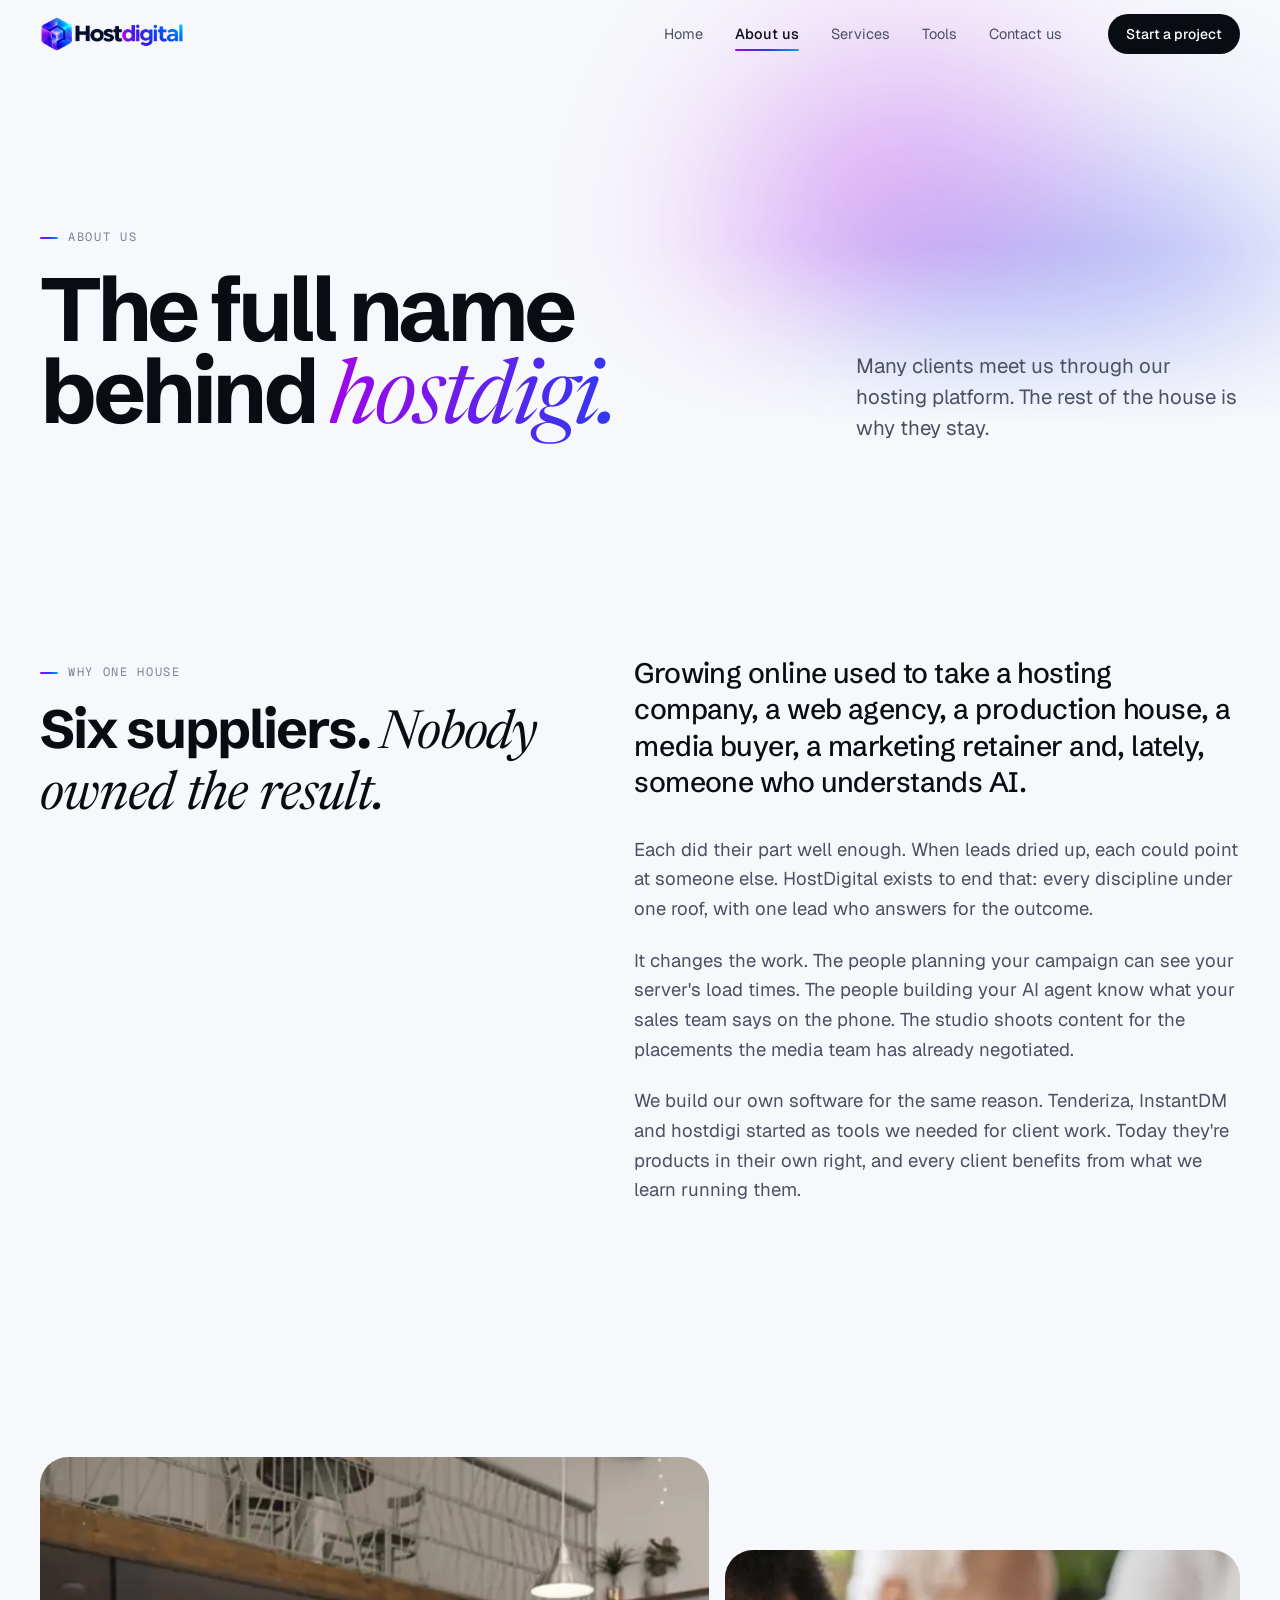
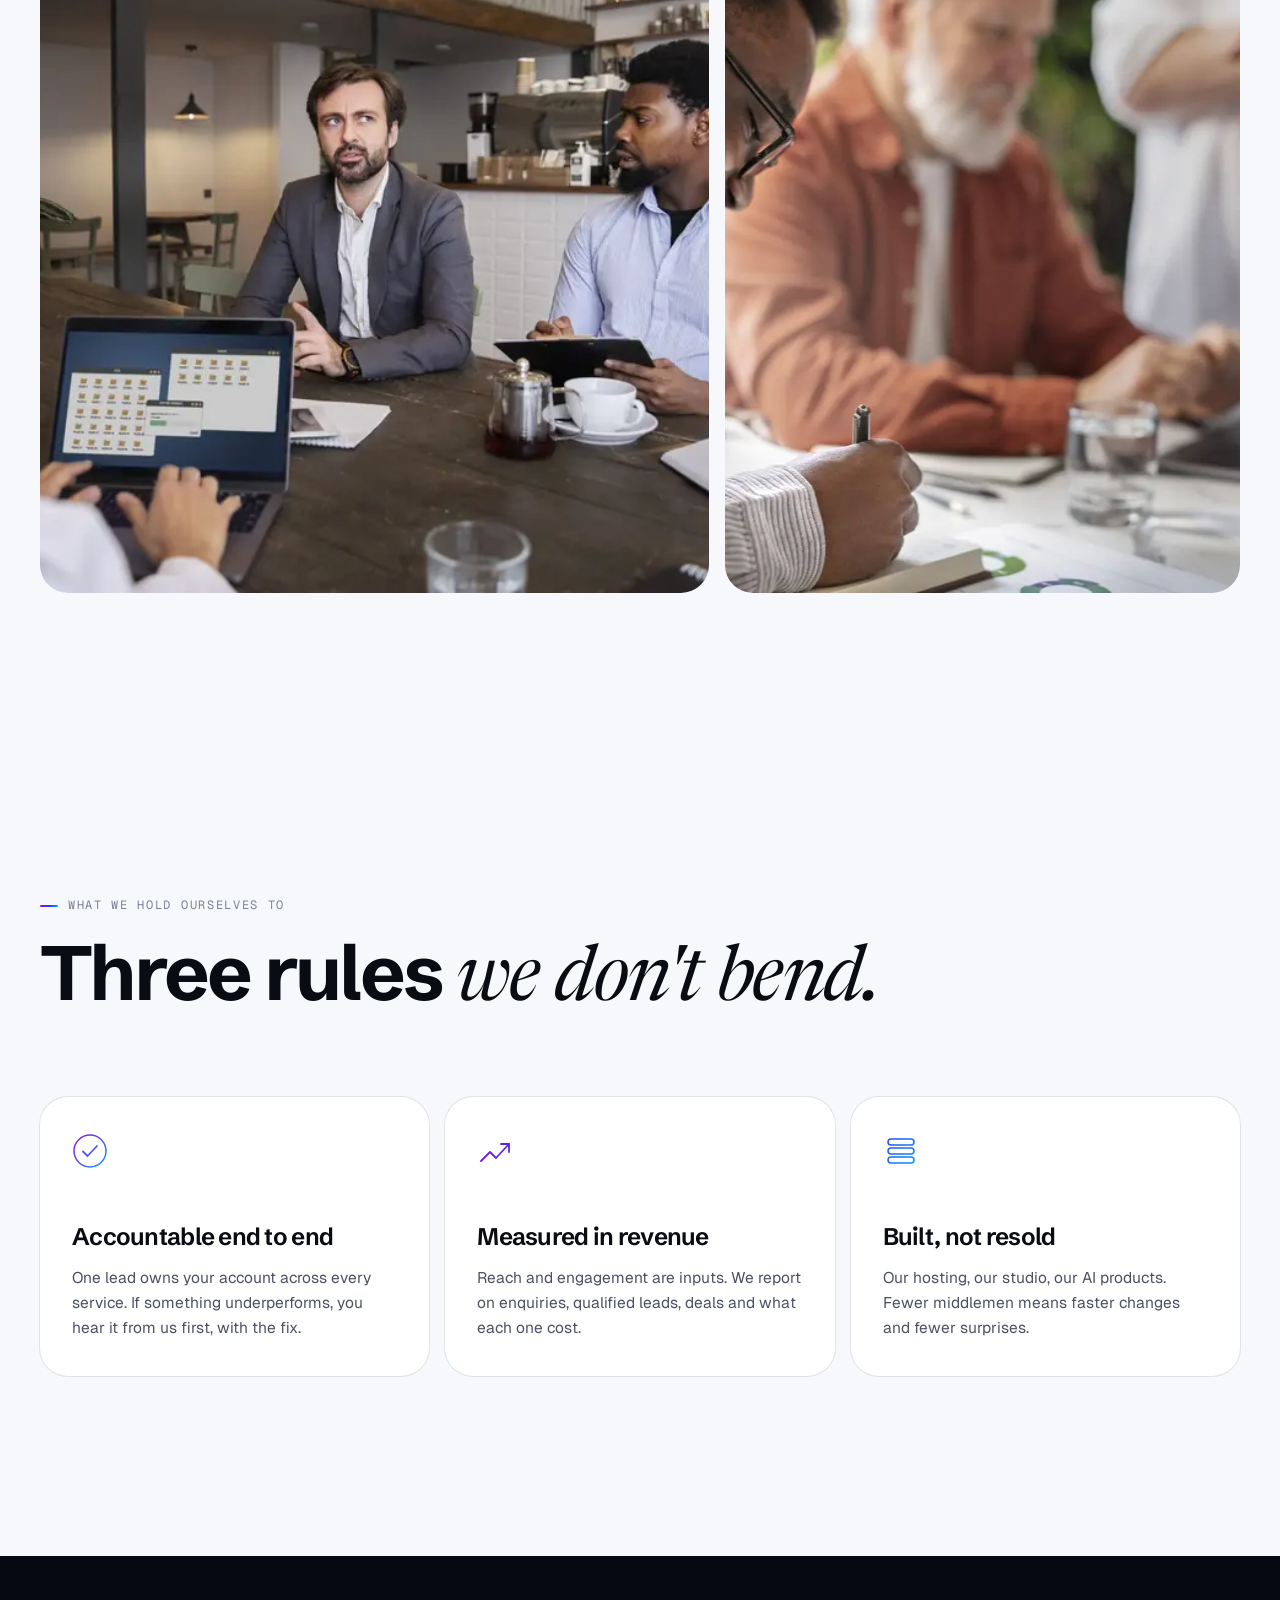
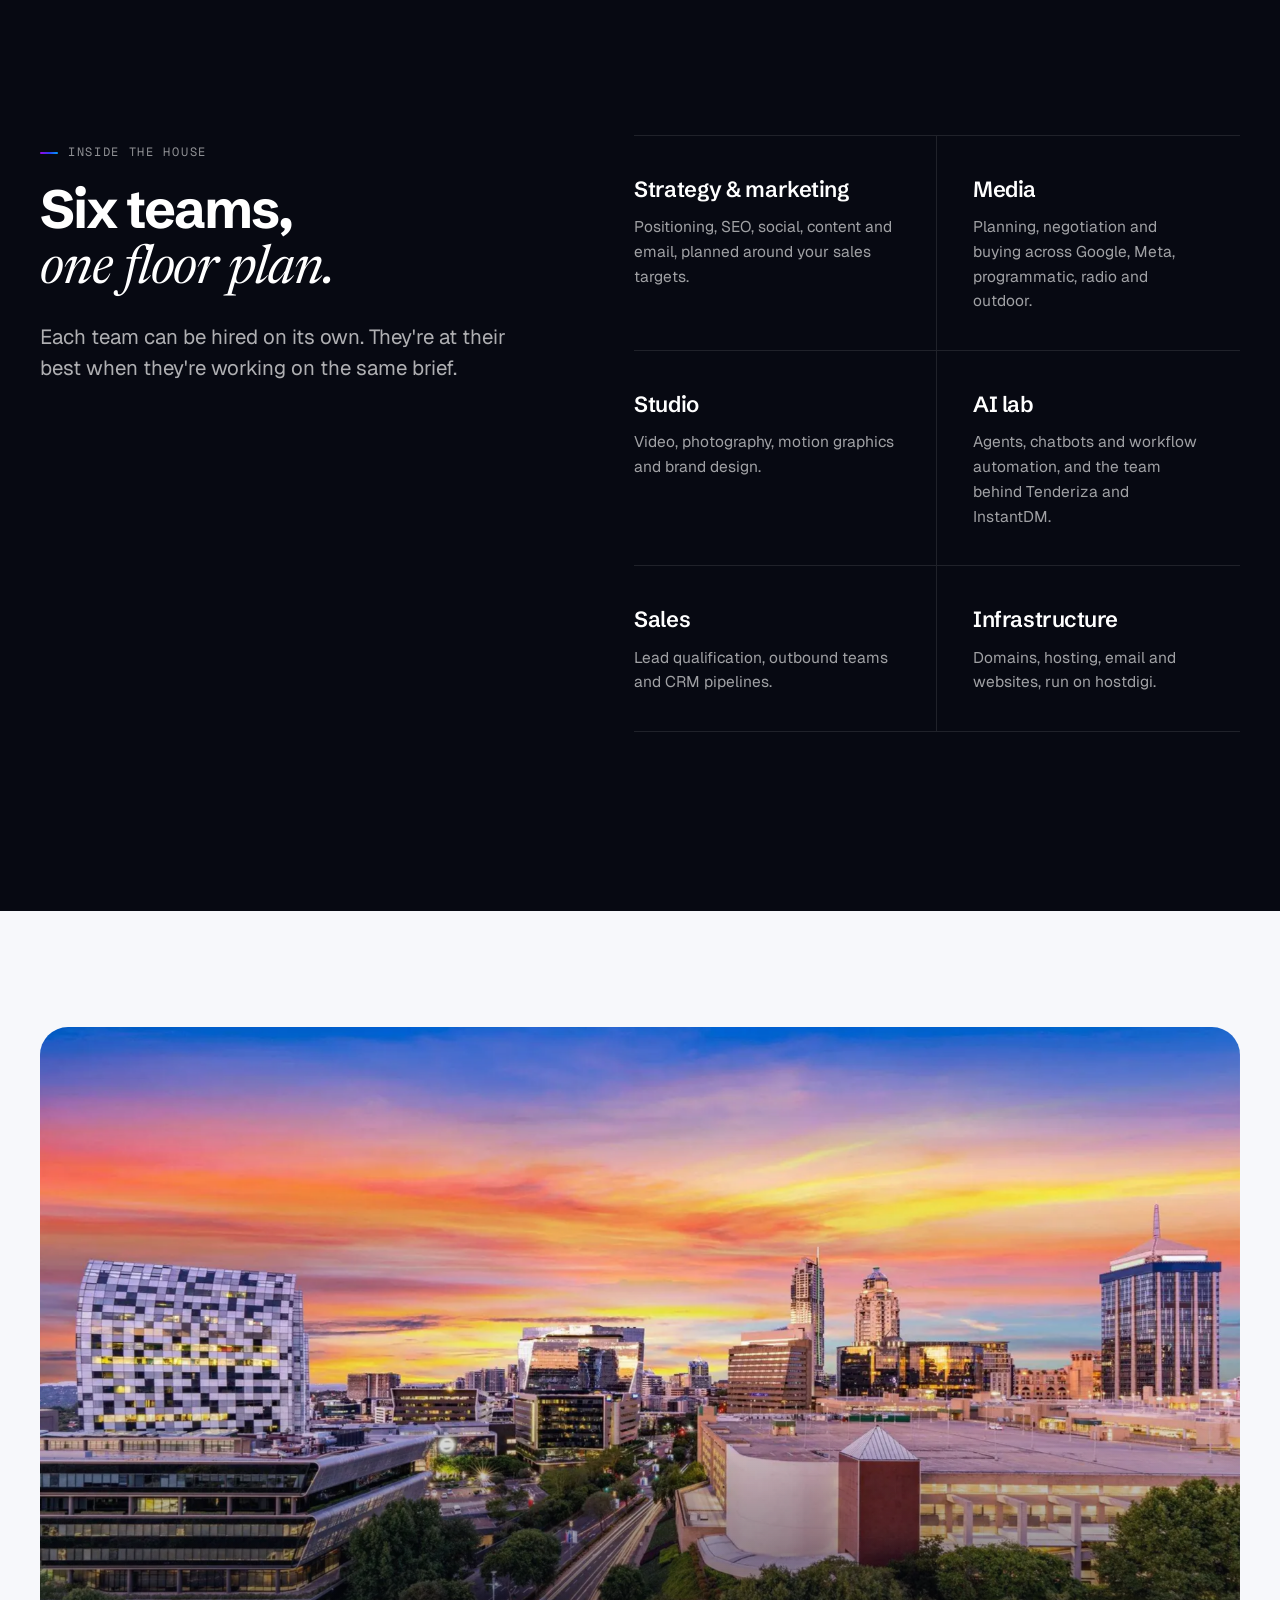
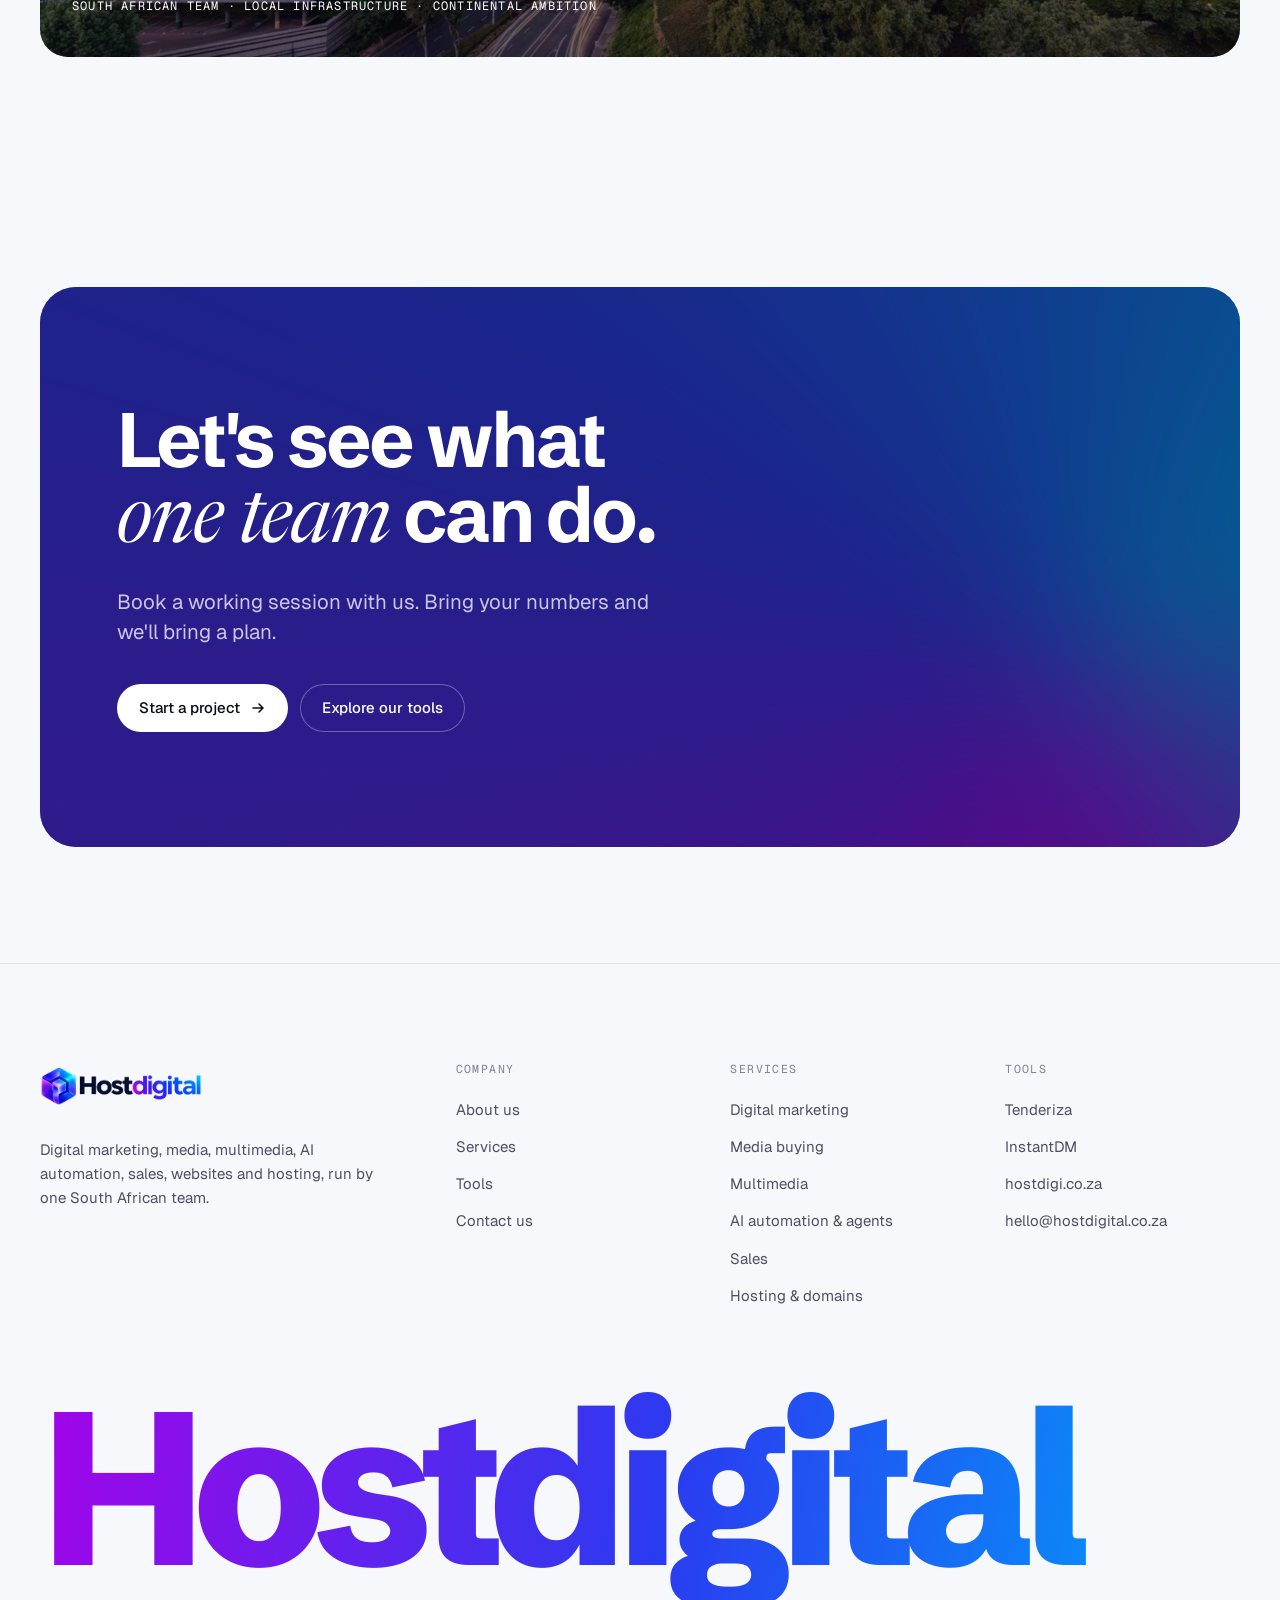
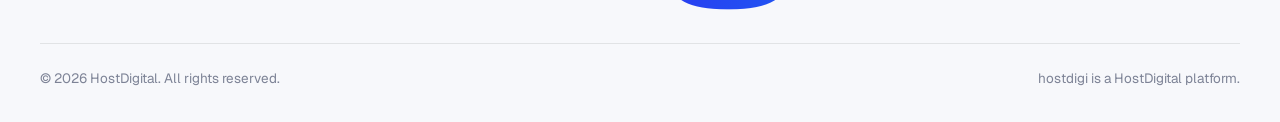
==== commit 6a19a28b: "Use the Hostdigital logo and its colours across the site Header and footer now show the neon cube lo" ====
--- a/about.html
+++ b/about.html
@@ -9,7 +9,8 @@
 <meta property="og:title" content="About us | HostDigital">
 <meta property="og:description" content="HostDigital is a South African digital group combining marketing, media, multimedia, AI automation, sales, websites and hosting under one roof.">
 <meta property="og:type" content="website">
-<link rel="icon" href="assets/img/favicon.svg" type="image/svg+xml">
+<link rel="icon" href="assets/img/mark-64.png" type="image/png">
+<link rel="apple-touch-icon" href="assets/img/mark-180.png">
 <link rel="preconnect" href="https://fonts.googleapis.com">
 <link rel="preconnect" href="https://fonts.gstatic.com" crossorigin>
 <link rel="stylesheet" href="https://fonts.googleapis.com/css2?family=Geist:wght@300..700&family=Geist+Mono:wght@400;500&family=Newsreader:ital,opsz,wght@1,6..72,400&family=Schibsted+Grotesk:wght@400..900&display=swap">
@@ -19,7 +20,7 @@
 <a class="skip" href="#main">Skip to content</a>
 <header class="hd">
   <div class="wrap hd__bar">
-    <a class="brand" href="index.html" aria-label="HostDigital home"><svg viewBox="0 0 32 32" aria-hidden="true"><defs><linearGradient id="mk-h" x1="0" y1="0" x2="1" y2="1"><stop offset="0" stop-color="#2d5bff"/><stop offset=".55" stop-color="#8a4dff"/><stop offset="1" stop-color="#00c6e0"/></linearGradient></defs><rect width="32" height="32" rx="9" fill="url(#mk-h)"/><rect class="mark-plate mark-plate--top" x="8" y="8.6" width="16" height="3.4" rx="1.7" fill="#fff"/><rect x="8" y="14.3" width="16" height="3.4" rx="1.7" fill="#fff" fill-opacity=".72"/><rect class="mark-plate mark-plate--bot" x="8" y="20" width="16" height="3.4" rx="1.7" fill="#fff" fill-opacity=".45"/></svg><span class="brand__word">Host<span>Digital</span></span></a>
+    <a class="brand" href="index.html" aria-label="Hostdigital home"><img class="brand__logo" src="assets/img/logo.png" width="124" height="40" alt=""><img class="brand__logo brand__logo--light" src="assets/img/logo-light.png" width="124" height="40" alt=""></a>
     <nav class="nav" aria-label="Main"><a href="index.html">Home</a><a href="about.html" aria-current="page">About us</a><a href="services.html">Services</a><a href="tools.html">Tools</a><a href="contact.html">Contact us</a></nav>
     <a class="btn hd__cta" href="contact.html">Start a project</a>
     <button class="hd__toggle" type="button" aria-expanded="false" aria-controls="sheet" aria-label="Open menu"><span></span><span></span></button>
@@ -58,9 +59,9 @@
   <div class="wrap">
     <div class="head"><div><p class="eyebrow rv">What we hold ourselves to</p><h2 class="d-l rv">Three rules <span class="serif">we don't bend.</span></h2></div></div>
     <div class="principles">
-      <div class="principle rv"><svg viewBox="0 0 36 36" fill="none" aria-hidden="true"><circle cx="18" cy="18" r="16" stroke="url(#ia)" stroke-width="1.5"/><path d="M11 18.5l4.5 4.5L25 13" stroke="url(#ia)" stroke-width="1.8" stroke-linecap="round" stroke-linejoin="round"/><defs><linearGradient id="ia" x1="0" y1="0" x2="36" y2="36" gradientUnits="userSpaceOnUse"><stop stop-color="#2d5bff"/><stop offset="1" stop-color="#00c6e0"/></linearGradient></defs></svg><h3>Accountable end to end</h3><p>One lead owns your account across every service. If something underperforms, you hear it from us first, with the fix.</p></div>
-      <div class="principle rv" style="--d:.08s"><svg viewBox="0 0 36 36" fill="none" aria-hidden="true"><path d="M4 28l9-9 6 6 13-14" stroke="url(#ib)" stroke-width="1.8" stroke-linecap="round" stroke-linejoin="round"/><path d="M24 11h8v8" stroke="url(#ib)" stroke-width="1.8" stroke-linecap="round" stroke-linejoin="round"/><defs><linearGradient id="ib" x1="0" y1="0" x2="36" y2="36" gradientUnits="userSpaceOnUse"><stop stop-color="#2d5bff"/><stop offset="1" stop-color="#8a4dff"/></linearGradient></defs></svg><h3>Measured in revenue</h3><p>Reach and engagement are inputs. We report on enquiries, qualified leads, deals and what each one cost.</p></div>
-      <div class="principle rv" style="--d:.16s"><svg viewBox="0 0 36 36" fill="none" aria-hidden="true"><rect x="5" y="6" width="26" height="6" rx="3" stroke="url(#ic)" stroke-width="1.5"/><rect x="5" y="15" width="26" height="6" rx="3" stroke="url(#ic)" stroke-width="1.5"/><rect x="5" y="24" width="26" height="6" rx="3" stroke="url(#ic)" stroke-width="1.5"/><defs><linearGradient id="ic" x1="0" y1="0" x2="36" y2="36" gradientUnits="userSpaceOnUse"><stop stop-color="#8a4dff"/><stop offset="1" stop-color="#00c6e0"/></linearGradient></defs></svg><h3>Built, not resold</h3><p>Our hosting, our studio, our AI products. Fewer middlemen means faster changes and fewer surprises.</p></div>
+      <div class="principle rv"><svg viewBox="0 0 36 36" fill="none" aria-hidden="true"><circle cx="18" cy="18" r="16" stroke="url(#ia)" stroke-width="1.5"/><path d="M11 18.5l4.5 4.5L25 13" stroke="url(#ia)" stroke-width="1.8" stroke-linecap="round" stroke-linejoin="round"/><defs><linearGradient id="ia" x1="0" y1="0" x2="36" y2="36" gradientUnits="userSpaceOnUse"><stop stop-color="#a204e9"/><stop offset="1" stop-color="#01a3fb"/></linearGradient></defs></svg><h3>Accountable end to end</h3><p>One lead owns your account across every service. If something underperforms, you hear it from us first, with the fix.</p></div>
+      <div class="principle rv" style="--d:.08s"><svg viewBox="0 0 36 36" fill="none" aria-hidden="true"><path d="M4 28l9-9 6 6 13-14" stroke="url(#ib)" stroke-width="1.8" stroke-linecap="round" stroke-linejoin="round"/><path d="M24 11h8v8" stroke="url(#ib)" stroke-width="1.8" stroke-linecap="round" stroke-linejoin="round"/><defs><linearGradient id="ib" x1="0" y1="0" x2="36" y2="36" gradientUnits="userSpaceOnUse"><stop stop-color="#a204e9"/><stop offset="1" stop-color="#2a3bf0"/></linearGradient></defs></svg><h3>Measured in revenue</h3><p>Reach and engagement are inputs. We report on enquiries, qualified leads, deals and what each one cost.</p></div>
+      <div class="principle rv" style="--d:.16s"><svg viewBox="0 0 36 36" fill="none" aria-hidden="true"><rect x="5" y="6" width="26" height="6" rx="3" stroke="url(#ic)" stroke-width="1.5"/><rect x="5" y="15" width="26" height="6" rx="3" stroke="url(#ic)" stroke-width="1.5"/><rect x="5" y="24" width="26" height="6" rx="3" stroke="url(#ic)" stroke-width="1.5"/><defs><linearGradient id="ic" x1="0" y1="0" x2="36" y2="36" gradientUnits="userSpaceOnUse"><stop stop-color="#2a3bf0"/><stop offset="1" stop-color="#01a3fb"/></linearGradient></defs></svg><h3>Built, not resold</h3><p>Our hosting, our studio, our AI products. Fewer middlemen means faster changes and fewer surprises.</p></div>
     </div>
   </div>
 </section>
@@ -98,7 +99,7 @@
   <div class="wrap">
     <div class="ft__grid">
       <div>
-        <a class="brand" href="index.html" aria-label="HostDigital home"><svg viewBox="0 0 32 32" aria-hidden="true"><defs><linearGradient id="mk-f" x1="0" y1="0" x2="1" y2="1"><stop offset="0" stop-color="#2d5bff"/><stop offset=".55" stop-color="#8a4dff"/><stop offset="1" stop-color="#00c6e0"/></linearGradient></defs><rect width="32" height="32" rx="9" fill="url(#mk-f)"/><rect class="mark-plate mark-plate--top" x="8" y="8.6" width="16" height="3.4" rx="1.7" fill="#fff"/><rect x="8" y="14.3" width="16" height="3.4" rx="1.7" fill="#fff" fill-opacity=".72"/><rect class="mark-plate mark-plate--bot" x="8" y="20" width="16" height="3.4" rx="1.7" fill="#fff" fill-opacity=".45"/></svg><span class="brand__word">Host<span>Digital</span></span></a>
+        <a class="brand" href="index.html" aria-label="Hostdigital home"><img class="brand__logo" src="assets/img/logo.png" width="124" height="40" alt=""><img class="brand__logo brand__logo--light" src="assets/img/logo-light.png" width="124" height="40" alt=""></a>
         <p class="ft__about">Digital marketing, media, multimedia, AI automation, sales, websites and hosting, run by one South African team.</p>
       </div>
       <div>
@@ -114,7 +115,7 @@
         <ul><li><a href="tools.html#tenderiza">Tenderiza</a></li><li><a href="tools.html#instantdm">InstantDM</a></li><li><a href="https://hostdigi.co.za" rel="noopener">hostdigi.co.za</a></li><li><a href="mailto:hello@hostdigital.co.za">hello@hostdigital.co.za</a></li></ul>
       </div>
     </div>
-    <p class="ft__word" aria-hidden="true">HostDigital</p>
+    <p class="ft__word" aria-hidden="true">Hostdigital</p>
     <div class="ft__legal"><span>&copy; <span data-year>2026</span> HostDigital. All rights reserved.</span><span>hostdigi is a HostDigital platform.</span></div>
   </div>
 </footer>
--- a/assets/css/site.css
+++ b/assets/css/site.css
@@ -13,11 +13,11 @@
   --night-2: #10131f;
   --night-line: rgba(255, 255, 255, 0.1);
 
-  --g-a: #2d5bff; /* cobalt */
-  --g-b: #8a4dff; /* iris */
-  --g-c: #00c6e0; /* lagoon */
+  --g-a: #a204e9; /* magenta */
+  --g-b: #2a3bf0; /* electric blue */
+  --g-c: #01a3fb; /* cyan */
   --grad: linear-gradient(100deg, var(--g-a) 0%, var(--g-b) 52%, var(--g-c) 100%);
-  --grad-soft: linear-gradient(120deg, rgba(45, 91, 255, 0.14), rgba(138, 77, 255, 0.12) 50%, rgba(0, 198, 224, 0.14));
+  --grad-soft: linear-gradient(120deg, rgba(31, 69, 242, 0.14), rgba(162, 4, 233, 0.12) 50%, rgba(1, 163, 251, 0.14));
 
   --f-display: "Schibsted Grotesk", "Helvetica Neue", Arial, sans-serif;
   --f-serif: "Newsreader", Georgia, serif;
@@ -49,7 +49,7 @@
 a { color: inherit; }
 button, input, select, textarea { font: inherit; color: inherit; }
 ::selection { background: var(--g-b); color: #fff; }
-:focus-visible { outline: 2px solid var(--g-a); outline-offset: 3px; border-radius: 6px; }
+:focus-visible { outline: 2px solid var(--g-b); outline-offset: 3px; border-radius: 6px; }
 
 .skip { position: absolute; left: -999px; top: 8px; z-index: 100; background: var(--ink); color: #fff; padding: 10px 16px; border-radius: 999px; }
 .skip:focus { left: 16px; }
@@ -106,7 +106,7 @@
   transition: transform 0.35s var(--ease), box-shadow 0.35s var(--ease), background 0.3s;
   white-space: nowrap;
 }
-.btn:hover { transform: translateY(-2px); box-shadow: 0 12px 30px -12px rgba(45, 91, 255, 0.55); }
+.btn:hover { transform: translateY(-2px); box-shadow: 0 12px 30px -12px rgba(31, 69, 242, 0.55); }
 .btn svg { width: 16px; height: 16px; transition: transform 0.35s var(--ease); }
 .btn:hover svg { transform: translateX(3px); }
 .btn--grad { --fg: #fff; background: var(--grad); background-size: 160% 100%; background-position: 0 0; transition: background-position 0.6s var(--ease), transform 0.35s var(--ease), box-shadow 0.35s var(--ease); }
@@ -120,7 +120,7 @@
 
 .link-arrow {
   display: inline-flex; align-items: center; gap: 8px;
-  font-weight: 500; text-decoration: none; color: var(--g-a);
+  font-weight: 500; text-decoration: none; color: var(--g-b);
 }
 .link-arrow svg { width: 14px; height: 14px; transition: transform 0.35s var(--ease); }
 .link-arrow:hover svg { transform: translateX(4px); }
@@ -139,9 +139,9 @@
 }
 .hd__bar { height: 68px; display: flex; align-items: center; gap: 32px; }
 .brand { display: inline-flex; align-items: center; gap: 10px; text-decoration: none; color: var(--ink); }
-.brand svg { width: 30px; height: 30px; flex: none; }
-.brand__word { font-family: var(--f-display); font-weight: 700; font-size: 19px; letter-spacing: -0.03em; }
-.brand__word span { font-weight: 400; }
+.brand__logo { height: 46px; width: auto; flex: none; }
+.ft .brand__logo { height: 52px; }
+.brand__logo--light { display: none; }
 .nav { display: flex; gap: 4px; margin-left: auto; }
 .nav a {
   position: relative; padding: 8px 14px; border-radius: 999px;
@@ -163,6 +163,10 @@
 .hd--light:not(.is-scrolled):not(.is-open) .nav a:hover,
 .hd--light:not(.is-scrolled):not(.is-open) .nav a[aria-current="page"] { color: #fff; background: rgba(255, 255, 255, 0.08); }
 .hd--light:not(.is-scrolled):not(.is-open) .hd__toggle span { background: #fff; }
+.hd--light:not(.is-scrolled):not(.is-open) .brand__logo,
+.hd.is-dark:not(.is-open) .brand__logo { display: none; }
+.hd--light:not(.is-scrolled):not(.is-open) .brand__logo--light,
+.hd.is-dark:not(.is-open) .brand__logo--light { display: block; }
 .hd--light:not(.is-scrolled):not(.is-open) .hd__cta { --bg: #fff; --fg: var(--ink); }
 
 .hd.is-dark:not(.is-open) { background: rgba(10, 12, 20, 0.62); box-shadow: 0 1px 0 rgba(255, 255, 255, 0.08); }
@@ -194,11 +198,6 @@
   .sheet .btn { margin-top: 24px; width: 100%; justify-content: center; }
 }
 
-/* ---------- Brand mark ---------- */
-.mark-plate { transition: transform 0.6s var(--ease); }
-.brand:hover .mark-plate--top { transform: translateY(-1.5px); }
-.brand:hover .mark-plate--bot { transform: translateY(1.5px); }
-
 /* ---------- Sections ---------- */
 .section { padding: clamp(96px, 14vw, 180px) 0; }
 .section--tight { padding: clamp(64px, 9vw, 120px) 0; }
@@ -292,7 +291,7 @@
 .stack__list li.is-on p { max-height: 120px; opacity: 1; margin-top: 6px; }
 
 .stack__scene { position: relative; height: min(78vh, 720px); perspective: 2200px; display: grid; place-items: center; }
-.stack__glow { position: absolute; width: 70%; aspect-ratio: 1; border-radius: 50%; background: radial-gradient(circle, rgba(138, 77, 255, 0.35), transparent 62%); filter: blur(40px); }
+.stack__glow { position: absolute; width: 70%; aspect-ratio: 1; border-radius: 50%; background: radial-gradient(circle, rgba(162, 4, 233, 0.35), transparent 62%); filter: blur(40px); }
 .stack__tower { --spread: 0; position: relative; width: min(30vw, 400px); aspect-ratio: 1; transform-style: preserve-3d; transform: translateY(14%) rotateX(58deg) rotateZ(-42deg); }
 .plate {
   --i: 0;
@@ -317,7 +316,7 @@
   -webkit-mask-composite: xor; mask-composite: exclude;
   opacity: 0; transition: opacity 0.6s var(--ease);
 }
-.plate.is-on { background: linear-gradient(140deg, rgba(45, 91, 255, 0.42), rgba(138, 77, 255, 0.28) 55%, rgba(0, 198, 224, 0.3)); box-shadow: 0 0 80px -10px rgba(110, 90, 255, 0.7), 0 30px 60px -20px rgba(0, 0, 0, 0.8); }
+.plate.is-on { background: linear-gradient(140deg, rgba(31, 69, 242, 0.42), rgba(162, 4, 233, 0.28) 55%, rgba(1, 163, 251, 0.3)); box-shadow: 0 0 80px -10px rgba(110, 90, 255, 0.7), 0 30px 60px -20px rgba(0, 0, 0, 0.8); }
 .plate.is-on::before { opacity: 1; }
 .plate.is-on span { color: #fff; }
 .plate.is-below { background: linear-gradient(140deg, rgba(120, 140, 255, 0.16), rgba(255, 255, 255, 0.03)); }
@@ -389,7 +388,7 @@
 /* ---------- Mock UI (built in HTML so it stays crisp) ---------- */
 .ui {
   border-radius: 16px 16px 0 0; background: #fff; color: var(--ink);
-  box-shadow: 0 -20px 60px -20px rgba(45, 91, 255, 0.4);
+  box-shadow: 0 -20px 60px -20px rgba(31, 69, 242, 0.4);
   font-size: 12.5px; line-height: 1.4; overflow: hidden;
 }
 .ui--dark { background: #151a2a; color: #fff; }
@@ -403,13 +402,13 @@
 .tender { display: grid; grid-template-columns: 1fr auto; gap: 4px 12px; padding: 11px 0; border-top: 1px solid var(--line); }
 .tender strong { font-weight: 600; font-size: 13px; }
 .tender small { color: var(--muted); font-size: 11px; grid-column: 1; }
-.fit { grid-row: span 2; align-self: center; font-family: var(--f-mono); font-weight: 500; font-size: 12px; padding: 4px 8px; border-radius: 999px; background: rgba(45, 91, 255, 0.1); color: var(--g-a); }
+.fit { grid-row: span 2; align-self: center; font-family: var(--f-mono); font-weight: 500; font-size: 12px; padding: 4px 8px; border-radius: 999px; background: rgba(31, 69, 242, 0.1); color: var(--g-a); }
 .fit--hi { background: var(--grad); color: #fff; }
 .chat { display: flex; flex-direction: column; gap: 8px; }
 .bubble { max-width: 82%; padding: 9px 12px; border-radius: 16px; font-size: 12.5px; }
 .bubble--in { background: rgba(255, 255, 255, 0.1); align-self: flex-start; border-bottom-left-radius: 5px; }
 .bubble--out { background: var(--grad); align-self: flex-end; border-bottom-right-radius: 5px; }
-.chip { display: inline-flex; align-items: center; gap: 6px; padding: 4px 10px; border-radius: 999px; font-family: var(--f-mono); font-size: 10.5px; letter-spacing: 0.04em; background: rgba(0, 198, 224, 0.14); color: #7fe8f5; align-self: center; margin-top: 4px; }
+.chip { display: inline-flex; align-items: center; gap: 6px; padding: 4px 10px; border-radius: 999px; font-family: var(--f-mono); font-size: 10.5px; letter-spacing: 0.04em; background: rgba(1, 163, 251, 0.14); color: #7fe8f5; align-self: center; margin-top: 4px; }
 .chip::before { content: ""; width: 6px; height: 6px; border-radius: 50%; background: currentColor; }
 .domain { display: flex; align-items: center; gap: 8px; height: 40px; border-radius: 10px; box-shadow: inset 0 0 0 1px var(--line); padding: 0 6px 0 12px; }
 .domain b { font-weight: 600; flex: 1; }
@@ -464,7 +463,7 @@
 .ft__about { color: var(--graphite); font-size: 15px; max-width: 34ch; margin: 18px 0 0; }
 .ft__word {
   margin: 80px 0 0; font-family: var(--f-display); font-weight: 800;
-  font-size: clamp(4rem, 17vw, 16.5rem); letter-spacing: -0.065em; line-height: 0.9; padding-bottom: 0.06em;
+  font-size: clamp(4rem, 17vw, 16.5rem); letter-spacing: -0.065em; line-height: 0.9; padding-bottom: 0.14em;
   background: var(--grad); -webkit-background-clip: text; background-clip: text; color: transparent;
   user-select: none; white-space: nowrap;
 }
@@ -547,14 +546,14 @@
 .product--flip .product__grid { grid-template-columns: minmax(0, 6fr) minmax(0, 5fr); }
 .product--flip .product__copy { order: 2; }
 .product__logo { display: inline-flex; align-items: center; gap: 12px; margin-bottom: 28px; }
-.product__logo i { width: 44px; height: 44px; border-radius: 13px; background: var(--grad); display: grid; place-items: center; font-style: normal; font-family: var(--f-display); font-weight: 800; font-size: 20px; color: #fff; box-shadow: 0 10px 30px -10px rgba(138, 77, 255, 0.8); }
+.product__logo i { width: 44px; height: 44px; border-radius: 13px; background: var(--grad); display: grid; place-items: center; font-style: normal; font-family: var(--f-display); font-weight: 800; font-size: 20px; color: #fff; box-shadow: 0 10px 30px -10px rgba(162, 4, 233, 0.8); }
 .product__logo span { font-family: var(--f-mono); font-size: 12px; letter-spacing: 0.12em; text-transform: uppercase; color: rgba(255, 255, 255, 0.55); }
 .feats { list-style: none; padding: 0; margin: 36px 0 0; display: grid; gap: 0; }
 .feats li { padding: 16px 0; border-top: 1px solid var(--night-line); color: rgba(255, 255, 255, 0.72); font-size: 15.5px; }
 .feats li strong { color: #fff; font-weight: 600; display: block; margin-bottom: 2px; }
 .stage {
   position: relative; border-radius: 32px; padding: clamp(28px, 4vw, 56px) clamp(20px, 4vw, 56px) 0;
-  background: radial-gradient(120% 90% at 80% 0%, rgba(138, 77, 255, 0.35), transparent 60%), radial-gradient(90% 80% at 0% 100%, rgba(0, 198, 224, 0.25), transparent 60%), var(--night-2);
+  background: radial-gradient(120% 90% at 80% 0%, rgba(162, 4, 233, 0.35), transparent 60%), radial-gradient(90% 80% at 0% 100%, rgba(1, 163, 251, 0.25), transparent 60%), var(--night-2);
   border: 1px solid var(--night-line); overflow: hidden;
 }
 .stage .ui { font-size: 13.5px; transform: translateY(var(--lift, 40px)); transition: transform 1.2s var(--ease); }
@@ -585,7 +584,7 @@
 .contact__aside dd { margin: 6px 0 20px; font-size: 18px; }
 .contact__aside dd a { text-decoration: none; background: linear-gradient(currentColor, currentColor) 0 100% / 0 1px no-repeat; transition: background-size 0.4s var(--ease); }
 .contact__aside dd a:hover { background-size: 100% 1px; }
-.form { background: #fff; border-radius: 32px; padding: clamp(28px, 4vw, 52px); box-shadow: 0 0 0 1px var(--line), 0 40px 80px -50px rgba(45, 91, 255, 0.45); }
+.form { background: #fff; border-radius: 32px; padding: clamp(28px, 4vw, 52px); box-shadow: 0 0 0 1px var(--line), 0 40px 80px -50px rgba(31, 69, 242, 0.45); }
 .form fieldset { border: 0; padding: 0; margin: 0 0 28px; }
 .form legend { font-family: var(--f-display); font-weight: 600; font-size: 20px; letter-spacing: -0.02em; margin-bottom: 14px; padding: 0; }
 .chips { display: flex; flex-wrap: wrap; gap: 8px; }
@@ -605,7 +604,7 @@
   box-shadow: inset 0 0 0 1px var(--line); padding: 14px 16px; font-size: 16px; transition: box-shadow 0.25s, background 0.25s;
 }
 .field textarea { min-height: 140px; resize: vertical; }
-.field input:focus, .field select:focus, .field textarea:focus { outline: none; background: #fff; box-shadow: inset 0 0 0 1.5px var(--g-a), 0 0 0 4px rgba(45, 91, 255, 0.12); }
+.field input:focus, .field select:focus, .field textarea:focus { outline: none; background: #fff; box-shadow: inset 0 0 0 1.5px var(--g-a), 0 0 0 4px rgba(31, 69, 242, 0.12); }
 .field.has-error input, .field.has-error textarea { box-shadow: inset 0 0 0 1.5px #d93a4a; }
 .field__err { color: #c42d3d; font-size: 13px; min-height: 0; }
 .form__foot { display: flex; align-items: center; justify-content: space-between; gap: 20px; flex-wrap: wrap; margin-top: 28px; }
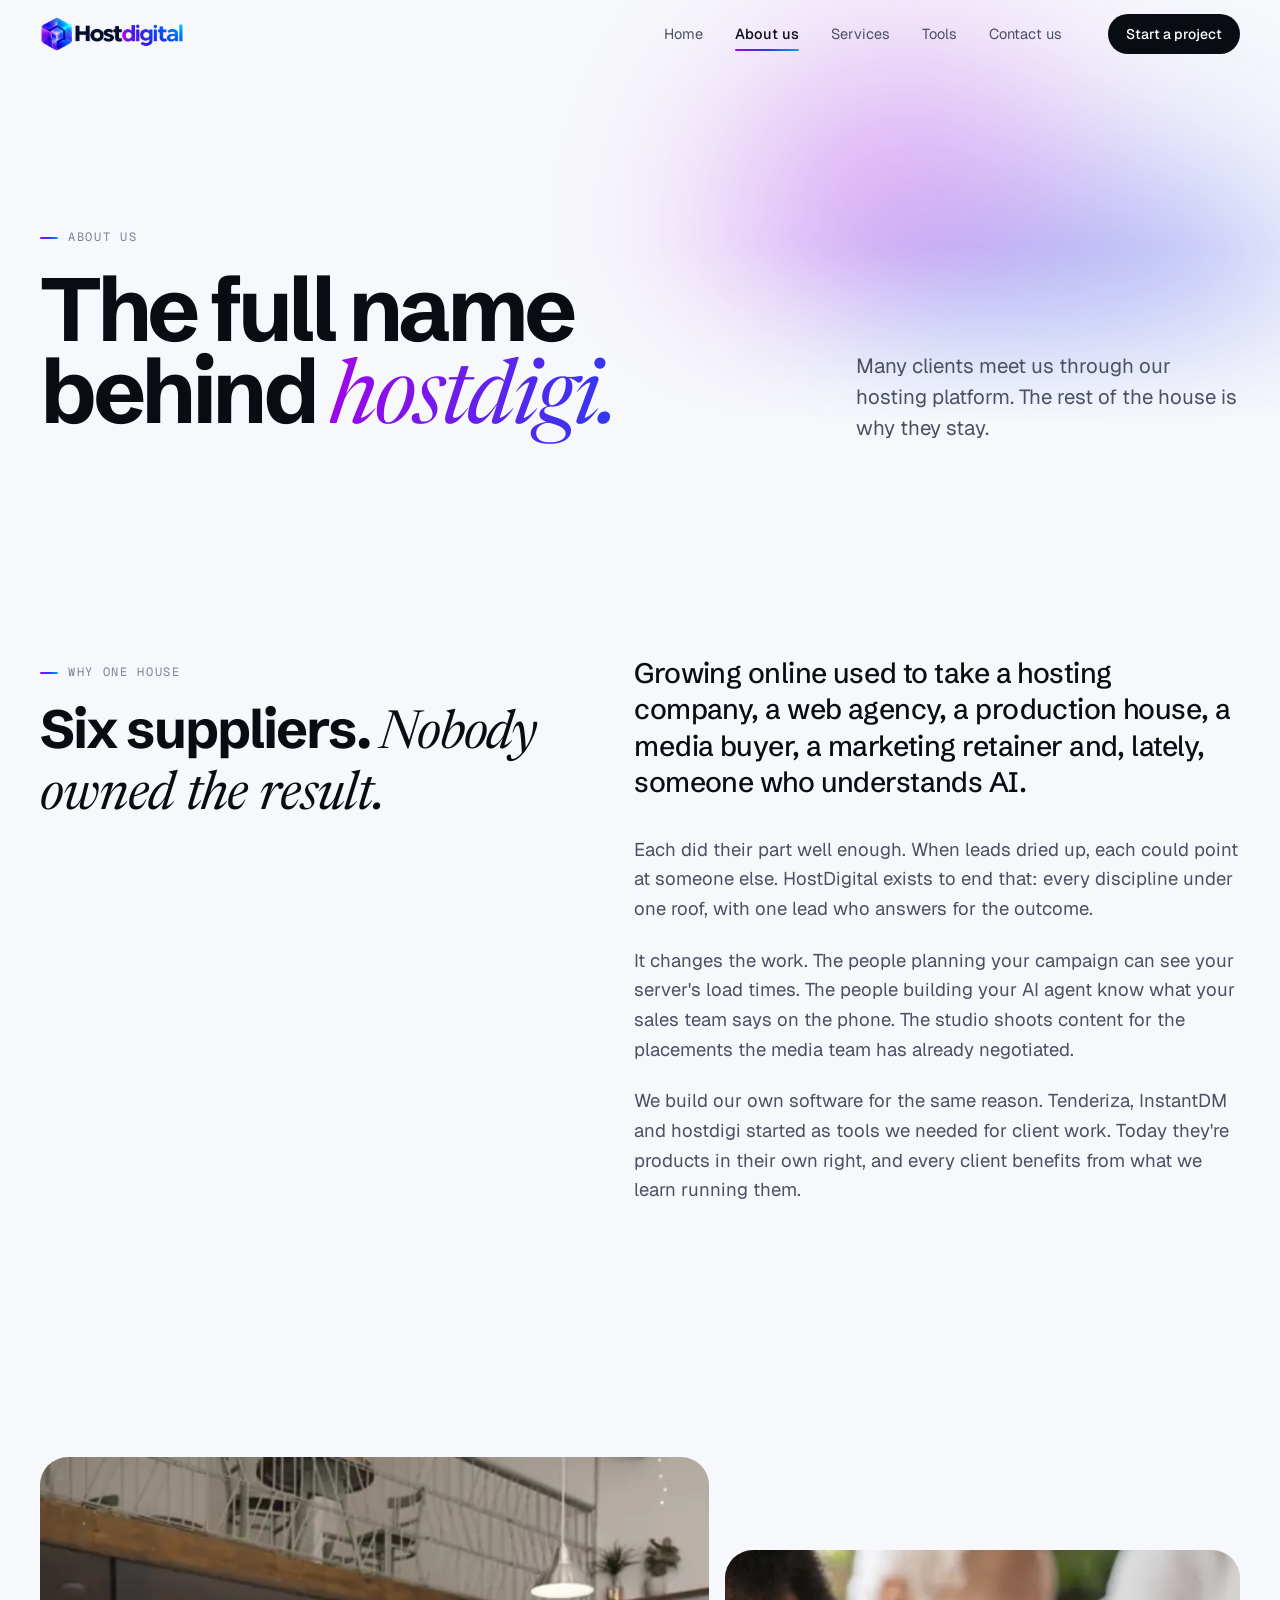
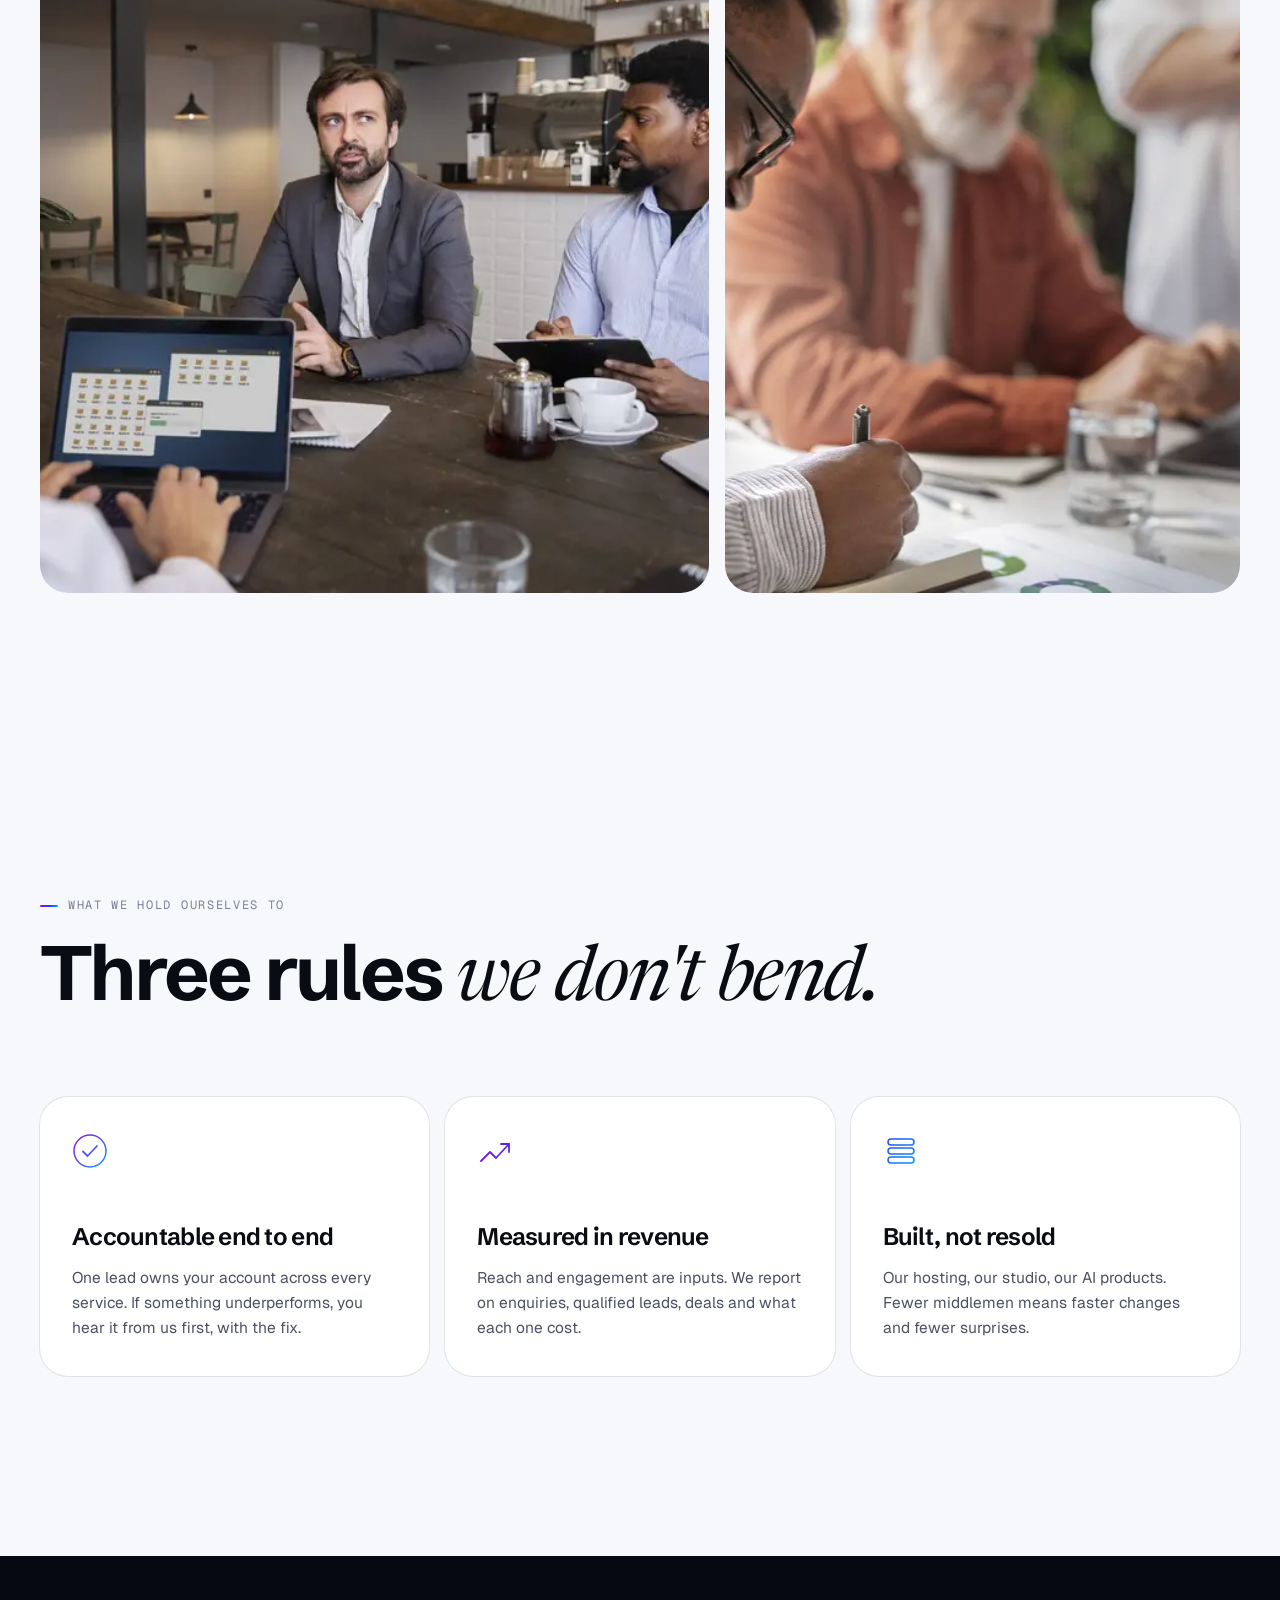
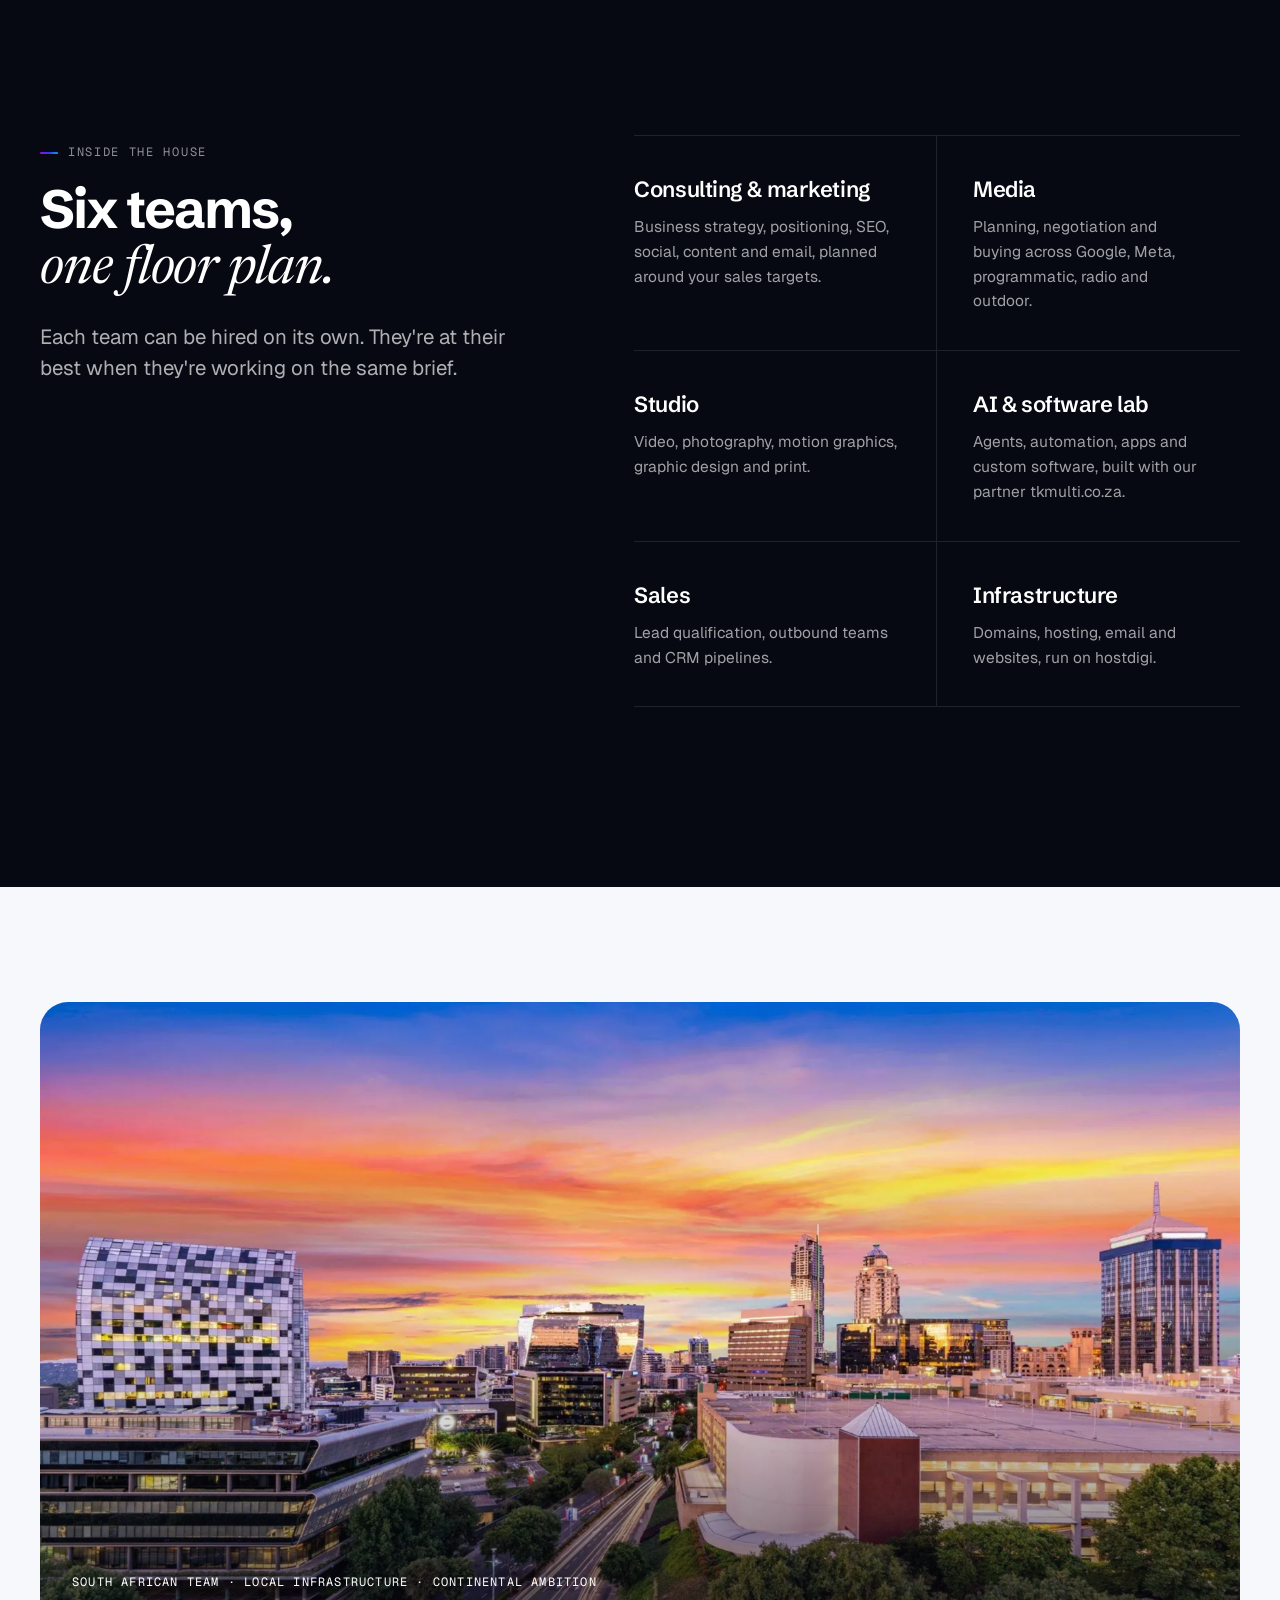
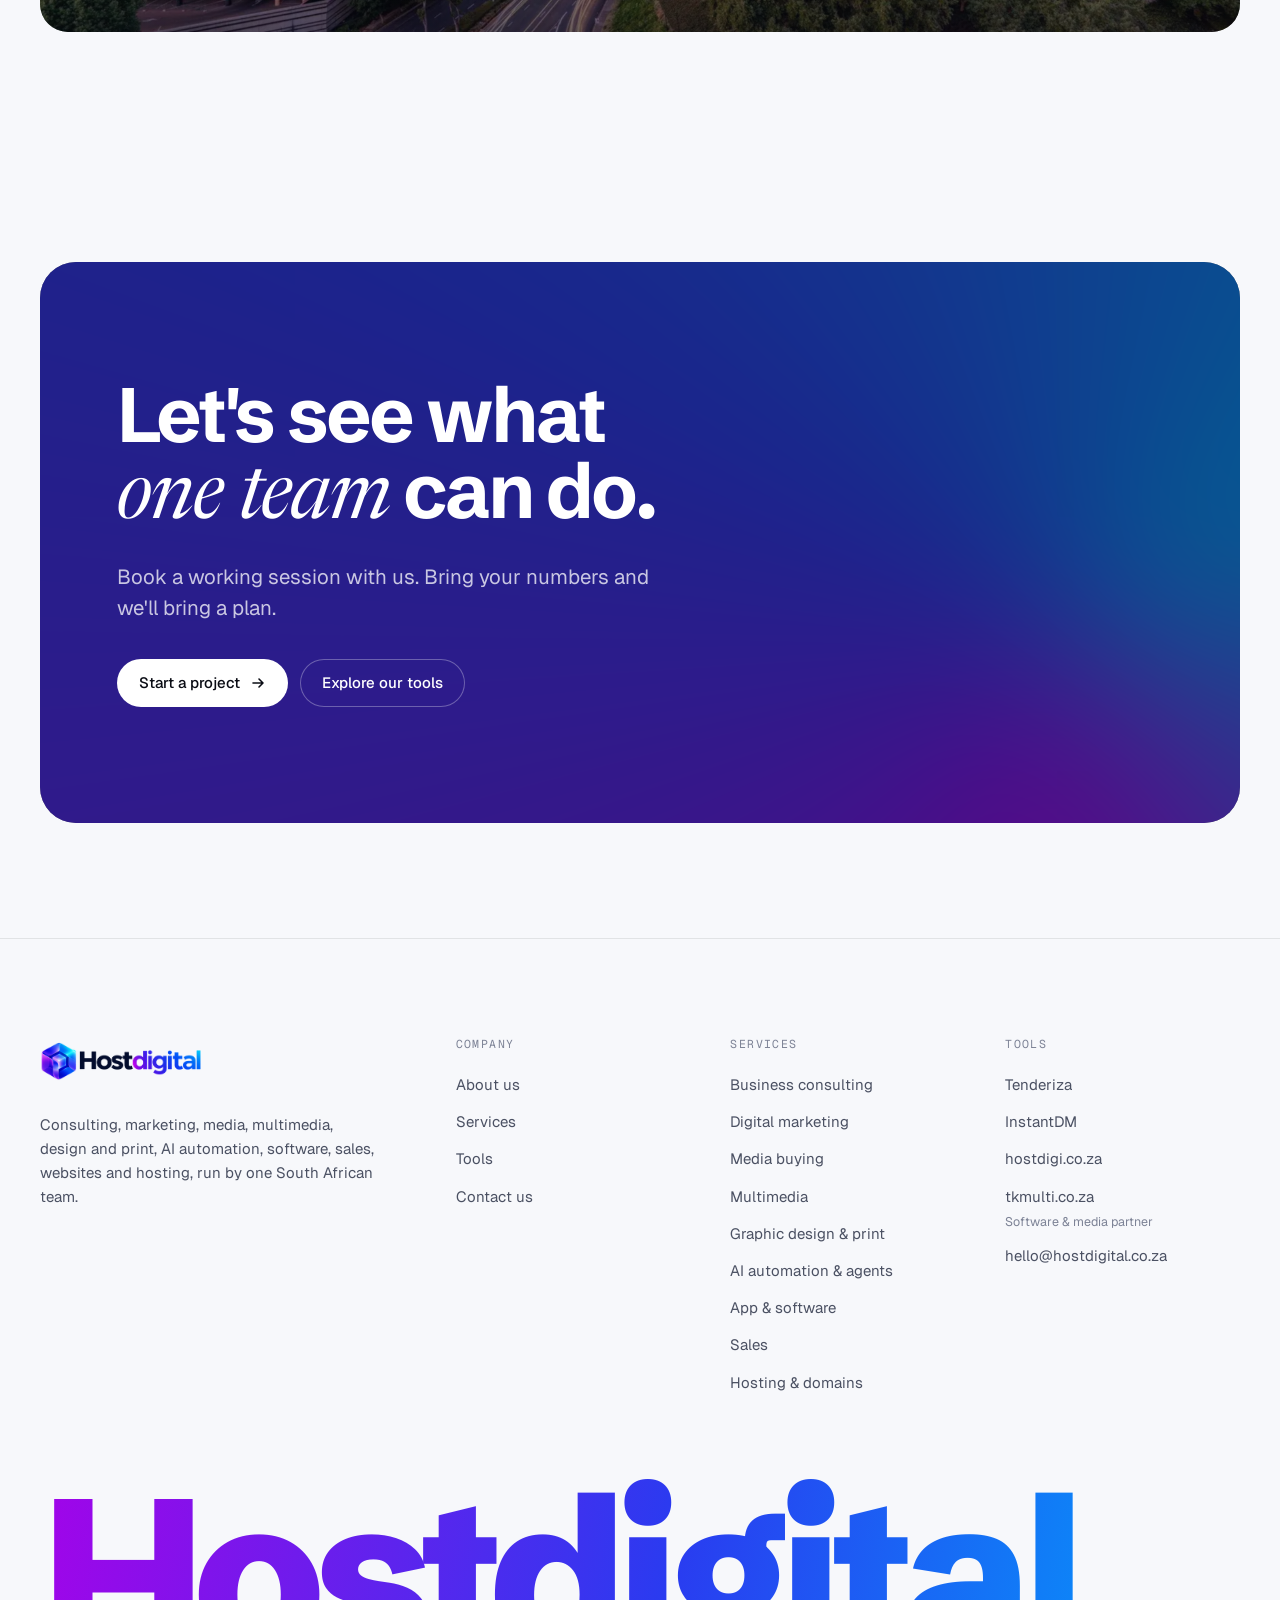
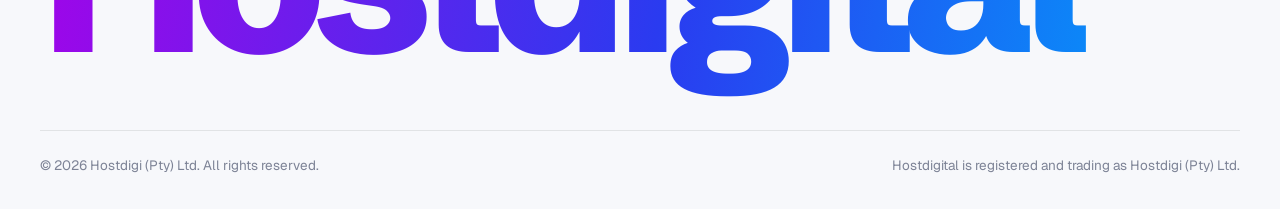
==== commit 9713233b: "Add consulting, software and print services, the tkmulti partner and company details - Business cons" ====
--- a/about.html
+++ b/about.html
@@ -70,10 +70,10 @@
   <div class="wrap split">
     <div class="sticky"><p class="eyebrow rv">Inside the house</p><h2 class="d-m rv">Six teams, <span class="serif">one floor plan.</span></h2><p class="lede rv">Each team can be hired on its own. They're at their best when they're working on the same brief.</p></div>
     <div class="house rv">
-      <div><h3>Strategy &amp; marketing</h3><p>Positioning, SEO, social, content and email, planned around your sales targets.</p></div>
+      <div><h3>Consulting &amp; marketing</h3><p>Business strategy, positioning, SEO, social, content and email, planned around your sales targets.</p></div>
       <div><h3>Media</h3><p>Planning, negotiation and buying across Google, Meta, programmatic, radio and outdoor.</p></div>
-      <div><h3>Studio</h3><p>Video, photography, motion graphics and brand design.</p></div>
-      <div><h3>AI lab</h3><p>Agents, chatbots and workflow automation, and the team behind Tenderiza and InstantDM.</p></div>
+      <div><h3>Studio</h3><p>Video, photography, motion graphics, graphic design and print.</p></div>
+      <div><h3>AI &amp; software lab</h3><p>Agents, automation, apps and custom software, built with our partner tkmulti.co.za.</p></div>
       <div><h3>Sales</h3><p>Lead qualification, outbound teams and CRM pipelines.</p></div>
       <div><h3>Infrastructure</h3><p>Domains, hosting, email and websites, run on hostdigi.</p></div>
     </div>
@@ -100,7 +100,7 @@
     <div class="ft__grid">
       <div>
         <a class="brand" href="index.html" aria-label="Hostdigital home"><img class="brand__logo" src="assets/img/logo.png" width="124" height="40" alt=""><img class="brand__logo brand__logo--light" src="assets/img/logo-light.png" width="124" height="40" alt=""></a>
-        <p class="ft__about">Digital marketing, media, multimedia, AI automation, sales, websites and hosting, run by one South African team.</p>
+        <p class="ft__about">Consulting, marketing, media, multimedia, design and print, AI automation, software, sales, websites and hosting, run by one South African team.</p>
       </div>
       <div>
         <h4>Company</h4>
@@ -108,15 +108,15 @@
       </div>
       <div>
         <h4>Services</h4>
-        <ul><li><a href="services.html#digital-marketing">Digital marketing</a></li><li><a href="services.html#media-buying">Media buying</a></li><li><a href="services.html#multimedia">Multimedia</a></li><li><a href="services.html#ai-automation">AI automation &amp; agents</a></li><li><a href="services.html#sales">Sales</a></li><li><a href="services.html#hosting-domains">Hosting &amp; domains</a></li></ul>
+        <ul><li><a href="services.html#business-consulting">Business consulting</a></li><li><a href="services.html#digital-marketing">Digital marketing</a></li><li><a href="services.html#media-buying">Media buying</a></li><li><a href="services.html#multimedia">Multimedia</a></li><li><a href="services.html#graphic-design-print">Graphic design &amp; print</a></li><li><a href="services.html#ai-automation">AI automation &amp; agents</a></li><li><a href="services.html#software-development">App &amp; software</a></li><li><a href="services.html#sales">Sales</a></li><li><a href="services.html#hosting-domains">Hosting &amp; domains</a></li></ul>
       </div>
       <div>
         <h4>Tools</h4>
-        <ul><li><a href="tools.html#tenderiza">Tenderiza</a></li><li><a href="tools.html#instantdm">InstantDM</a></li><li><a href="https://hostdigi.co.za" rel="noopener">hostdigi.co.za</a></li><li><a href="mailto:hello@hostdigital.co.za">hello@hostdigital.co.za</a></li></ul>
+        <ul><li><a href="tools.html#tenderiza">Tenderiza</a></li><li><a href="tools.html#instantdm">InstantDM</a></li><li><a href="https://hostdigi.co.za" rel="noopener">hostdigi.co.za</a></li><li><a href="https://tkmulti.co.za" rel="noopener">tkmulti.co.za</a> <small class="ft__note">Software &amp; media partner</small></li><li><a href="mailto:hello@hostdigital.co.za">hello@hostdigital.co.za</a></li></ul>
       </div>
     </div>
     <p class="ft__word" aria-hidden="true">Hostdigital</p>
-    <div class="ft__legal"><span>&copy; <span data-year>2026</span> HostDigital. All rights reserved.</span><span>hostdigi is a HostDigital platform.</span></div>
+    <div class="ft__legal"><span>&copy; <span data-year>2026</span> Hostdigi (Pty) Ltd. All rights reserved.</span><span>Hostdigital is registered and trading as Hostdigi (Pty) Ltd.</span></div>
   </div>
 </footer>
 <script src="assets/js/site.js" defer></script>
--- a/assets/css/site.css
+++ b/assets/css/site.css
@@ -217,6 +217,12 @@
 .aurora i:nth-child(1) { width: 46vw; height: 46vw; left: 48%; top: 6%; background: radial-gradient(circle, var(--g-a), transparent 65%); animation: drift-a 22s ease-in-out infinite alternate; }
 .aurora i:nth-child(2) { width: 40vw; height: 40vw; left: 66%; top: 26%; background: radial-gradient(circle, var(--g-b), transparent 65%); animation: drift-b 26s ease-in-out infinite alternate; }
 .aurora i:nth-child(3) { width: 36vw; height: 36vw; left: 56%; top: 44%; background: radial-gradient(circle, var(--g-c), transparent 65%); animation: drift-c 19s ease-in-out infinite alternate; }
+/* Pointer follow: site.js eases --mx / --my between -1 and 1. `translate` stacks on top of the drift animation. */
+.aurora i:nth-child(1) { translate: calc(var(--mx, 0) * 9vw) calc(var(--my, 0) * 9vh); }
+.aurora i:nth-child(2) { translate: calc(var(--mx, 0) * -6vw) calc(var(--my, 0) * -7vh); }
+.aurora i:nth-child(3) { translate: calc(var(--mx, 0) * 14vw) calc(var(--my, 0) * 12vh); }
+.cta::before { translate: calc(var(--mx, 0) * 6%) calc(var(--my, 0) * 6%); }
+.stack__glow { translate: calc(var(--mx, 0) * 40px) calc(var(--my, 0) * 30px); }
 @keyframes drift-a { to { transform: translate(-12vw, 8vh) scale(1.15); } }
 @keyframes drift-b { to { transform: translate(-8vw, -10vh) scale(0.9); } }
 @keyframes drift-c { to { transform: translate(-18vw, -4vh) scale(1.2); } }
@@ -577,6 +583,20 @@
   .product--flip .product__copy { order: 0; }
 }
 
+/* ---------- Partner (tools page) ---------- */
+.partner { padding-top: 0; border-top: 0; }
+.partner__card {
+  display: grid; grid-template-columns: minmax(0, 1fr) auto; gap: 40px; align-items: end;
+  border-radius: 32px; padding: clamp(32px, 5vw, 64px);
+  background: radial-gradient(90% 120% at 100% 0%, rgba(162, 4, 233, 0.28), transparent 60%), radial-gradient(70% 90% at 0% 100%, rgba(1, 163, 251, 0.2), transparent 60%), var(--night-2);
+  border: 1px solid var(--night-line);
+}
+.partner__card .lede { max-width: 46ch; }
+.partner__card .btn-row { margin-top: 0; }
+@media (max-width: 820px) { .partner__card { grid-template-columns: 1fr; } }
+
+.ft__note { display: block; font-size: 12.5px; color: var(--muted); margin-top: 2px; }
+
 /* ---------- Contact ---------- */
 .contact { display: grid; grid-template-columns: minmax(0, 4fr) minmax(0, 6fr); gap: clamp(40px, 7vw, 110px); align-items: start; }
 .contact__aside dl { margin: 40px 0 0; display: grid; gap: 0; }
